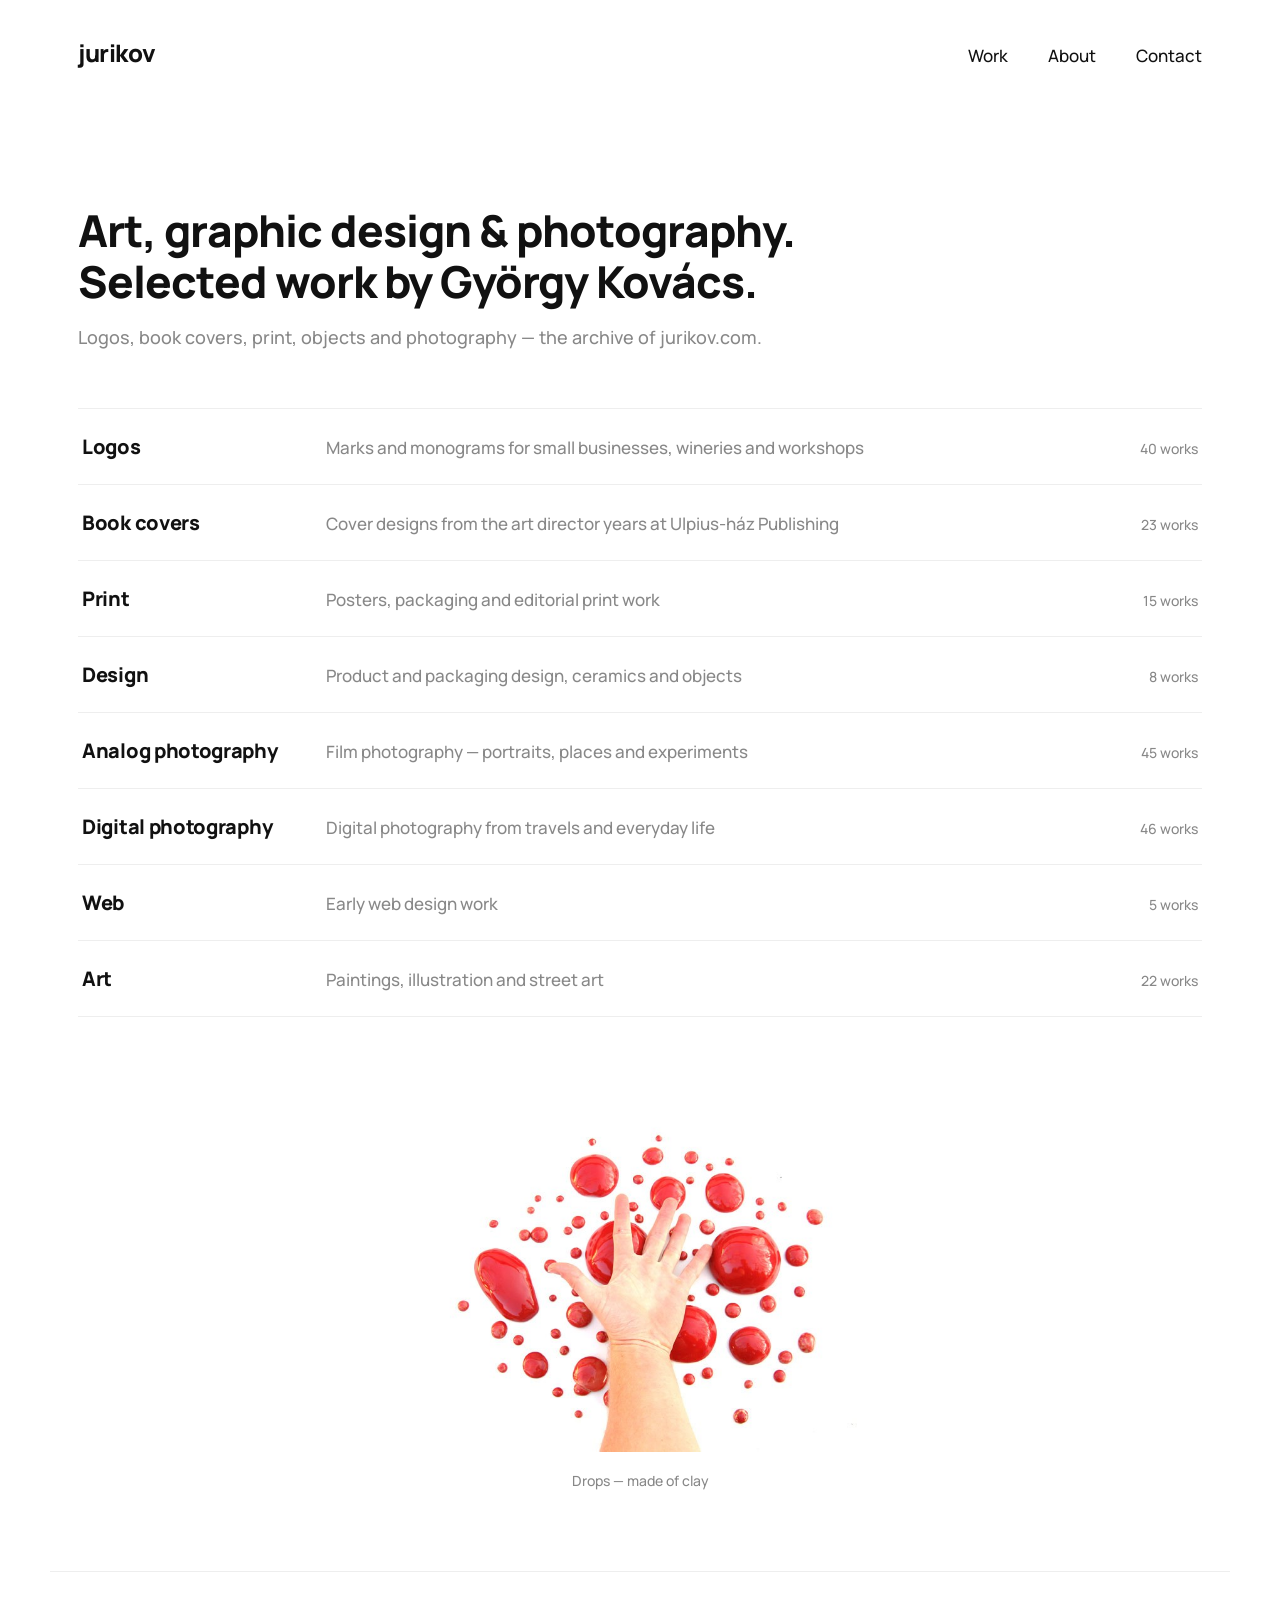
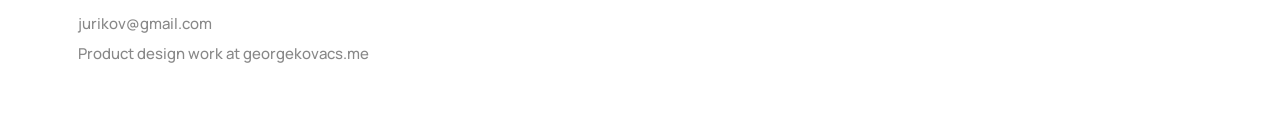
==== index.html @ 91570322 "jurikov art portfolio — static rebuild of jurikov.com Content extracted from the Indexhibit backup (" ====
<!doctype html>
<html lang="en">
<head>
<meta charset="utf-8">
<meta name="viewport" content="width=device-width, initial-scale=1">
<title>jurikov — art &amp; design by György Kovács</title>
<meta name="description" content="jurikov — art, graphic design and photography by György Kovács">
<link rel="preconnect" href="https://fonts.googleapis.com">
<link rel="preconnect" href="https://fonts.gstatic.com" crossorigin>
<link href="https://fonts.googleapis.com/css2?family=Manrope:wght@500;600;800&display=swap" rel="stylesheet">
<link rel="stylesheet" href="css/style.css">
</head>
<body>
<header class="top">
  <a class="wordmark" href="index.html">jurikov</a>
  <nav>
    <a href="index.html">Work</a>
    <a href="about.html">About</a>
    <a href="mailto:jurikov@gmail.com">Contact</a>
  </nav>
</header>
<main>
<section class="hero">
  <h1>Art, graphic design &amp; photography.<br>Selected work by György&nbsp;Kovács.</h1>
  <p class="sub">Logos, book covers, print, objects and photography — the archive of jurikov.com.</p>
</section>
<ul class="worklist">
<li><a class="worklink" href="logos.html"><span class="workname">Logos</span><span class="workdesc">Marks and monograms for small businesses, wineries and workshops</span><span class="workcount">40 works</span></a></li>
<li><a class="worklink" href="book-covers.html"><span class="workname">Book covers</span><span class="workdesc">Cover designs from the art director years at Ulpius-ház Publishing</span><span class="workcount">23 works</span></a></li>
<li><a class="worklink" href="print.html"><span class="workname">Print</span><span class="workdesc">Posters, packaging and editorial print work</span><span class="workcount">15 works</span></a></li>
<li><a class="worklink" href="design.html"><span class="workname">Design</span><span class="workdesc">Product and packaging design, ceramics and objects</span><span class="workcount">8 works</span></a></li>
<li><a class="worklink" href="photo-analog.html"><span class="workname">Analog photography</span><span class="workdesc">Film photography — portraits, places and experiments</span><span class="workcount">45 works</span></a></li>
<li><a class="worklink" href="photo-digital.html"><span class="workname">Digital photography</span><span class="workdesc">Digital photography from travels and everyday life</span><span class="workcount">46 works</span></a></li>
<li><a class="worklink" href="web.html"><span class="workname">Web</span><span class="workdesc">Early web design work</span><span class="workcount">5 works</span></a></li>
<li><a class="worklink" href="art.html"><span class="workname">Art</span><span class="workdesc">Paintings, illustration and street art</span><span class="workcount">22 works</span></a></li>
</ul>
<figure class="signature">
  <img src="images/home.jpg" alt="Drops — made of clay" width="733" height="550" loading="lazy">
  <figcaption>Drops — made of clay</figcaption>
</figure>
</main>
<footer>
  <p><a href="mailto:jurikov@gmail.com">jurikov@gmail.com</a></p>
  <p class="dim">Product design work at <a href="https://georgekovacs.me">georgekovacs.me</a></p>
</footer>
</body>
</html>
---- css/style.css ----
/* jurikov — art portfolio. Styled after georgekovacs.me: Manrope, black on white, minimal. */
* { box-sizing: border-box; margin: 0; padding: 0; }

:root {
  --ink: #111;
  --dim: #888;
  --line: #eee;
  --max: 1180px;
}

body {
  font-family: "Manrope", -apple-system, sans-serif;
  font-weight: 500;
  color: var(--ink);
  background: #fff;
  font-size: 17px;
  line-height: 1.55;
  -webkit-font-smoothing: antialiased;
}

a { color: inherit; text-decoration: none; }

/* header */
.top {
  max-width: var(--max);
  margin: 0 auto;
  padding: 34px 28px;
  display: flex;
  align-items: baseline;
  justify-content: space-between;
}
.wordmark {
  font-weight: 800;
  font-size: 24px;
  letter-spacing: -0.5px;
}
.top nav { display: flex; gap: 40px; }
.top nav a { font-size: 17px; }
.top nav a:hover { opacity: 0.55; }

main {
  max-width: var(--max);
  margin: 0 auto;
  padding: 40px 28px 80px;
}

/* home */
.hero { margin: 60px 0 24px; max-width: 720px; }
.hero h1 {
  font-size: clamp(28px, 4.4vw, 44px);
  font-weight: 800;
  letter-spacing: -1px;
  line-height: 1.15;
}
.sub { color: var(--dim); margin-top: 18px; font-size: 18px; }

.worklist { list-style: none; margin-top: 56px; }
.worklist li { border-top: 1px solid var(--line); }
.worklist li:last-child { border-bottom: 1px solid var(--line); }
.worklink {
  display: grid;
  grid-template-columns: 220px 1fr auto;
  gap: 24px;
  align-items: baseline;
  padding: 22px 4px;
}
.worklink:hover .workname { opacity: 0.55; }
.workname { font-weight: 800; font-size: 20px; letter-spacing: -0.3px; }
.workdesc { color: var(--dim); }
.workcount { color: var(--dim); font-size: 14px; white-space: nowrap; }

.signature { margin: 90px auto 0; max-width: 460px; text-align: center; }
.signature img { width: 100%; height: auto; }
.signature figcaption { color: var(--dim); font-size: 14px; margin-top: 10px; }

/* gallery */
.gallery-head { margin: 30px 0 44px; }
.gallery-head h1 { font-size: clamp(26px, 3.6vw, 38px); font-weight: 800; letter-spacing: -0.8px; }
.gallery-head .sub { font-size: 17px; margin-top: 8px; }

.grid { columns: 3; column-gap: 28px; }
.grid-tiles { columns: 4; }
.card { break-inside: avoid; margin-bottom: 28px; }
.card img { width: 100%; height: auto; display: block; cursor: zoom-in; }
.card figcaption { color: var(--dim); font-size: 13px; margin-top: 8px; }

/* lightbox */
.lightbox {
  position: fixed;
  inset: 0;
  background: rgba(255, 255, 255, 0.97);
  display: flex;
  align-items: center;
  justify-content: center;
  z-index: 50;
}
.lightbox[hidden] { display: none; }
.lightbox figure {
  max-width: min(92vw, 1200px);
  max-height: 88vh;
  display: flex;
  flex-direction: column;
  align-items: center;
  gap: 12px;
}
.lightbox img { max-width: 100%; max-height: 80vh; object-fit: contain; }
.lightbox figcaption { color: var(--dim); font-size: 14px; min-height: 1em; }
.lightbox button {
  position: fixed;
  background: none;
  border: none;
  font-size: 30px;
  color: var(--ink);
  cursor: pointer;
  padding: 18px;
  font-family: inherit;
}
.lightbox button:hover { opacity: 0.5; }
.lb-close { top: 14px; right: 20px; font-size: 38px; }
.lb-prev { left: 12px; top: 50%; transform: translateY(-50%); }
.lb-next { right: 12px; top: 50%; transform: translateY(-50%); }

/* about */
.about { max-width: 640px; }
.about h1 { font-size: 34px; font-weight: 800; letter-spacing: -0.8px; margin-bottom: 24px; }
.about h2 { font-size: 15px; font-weight: 800; text-transform: uppercase; letter-spacing: 1px; margin: 40px 0 10px; }
.about p { margin-bottom: 14px; }
.portrait { border-radius: 50%; width: 120px; height: 120px; object-fit: cover; }

/* footer */
footer {
  max-width: var(--max);
  margin: 0 auto;
  padding: 40px 28px 60px;
  border-top: 1px solid var(--line);
  color: var(--dim);
  font-size: 15px;
}
footer a:hover { opacity: 0.55; }
footer .dim { margin-top: 6px; }

@media (max-width: 900px) {
  .grid { columns: 2; }
  .grid-tiles { columns: 3; }
  .worklink { grid-template-columns: 1fr; gap: 4px; }
  .workcount { display: none; }
}
@media (max-width: 560px) {
  .top { padding: 24px 20px; }
  .top nav { gap: 22px; }
  main { padding: 20px 20px 60px; }
  .grid, .grid-tiles { columns: 2; column-gap: 16px; }
  .card { margin-bottom: 16px; }
}
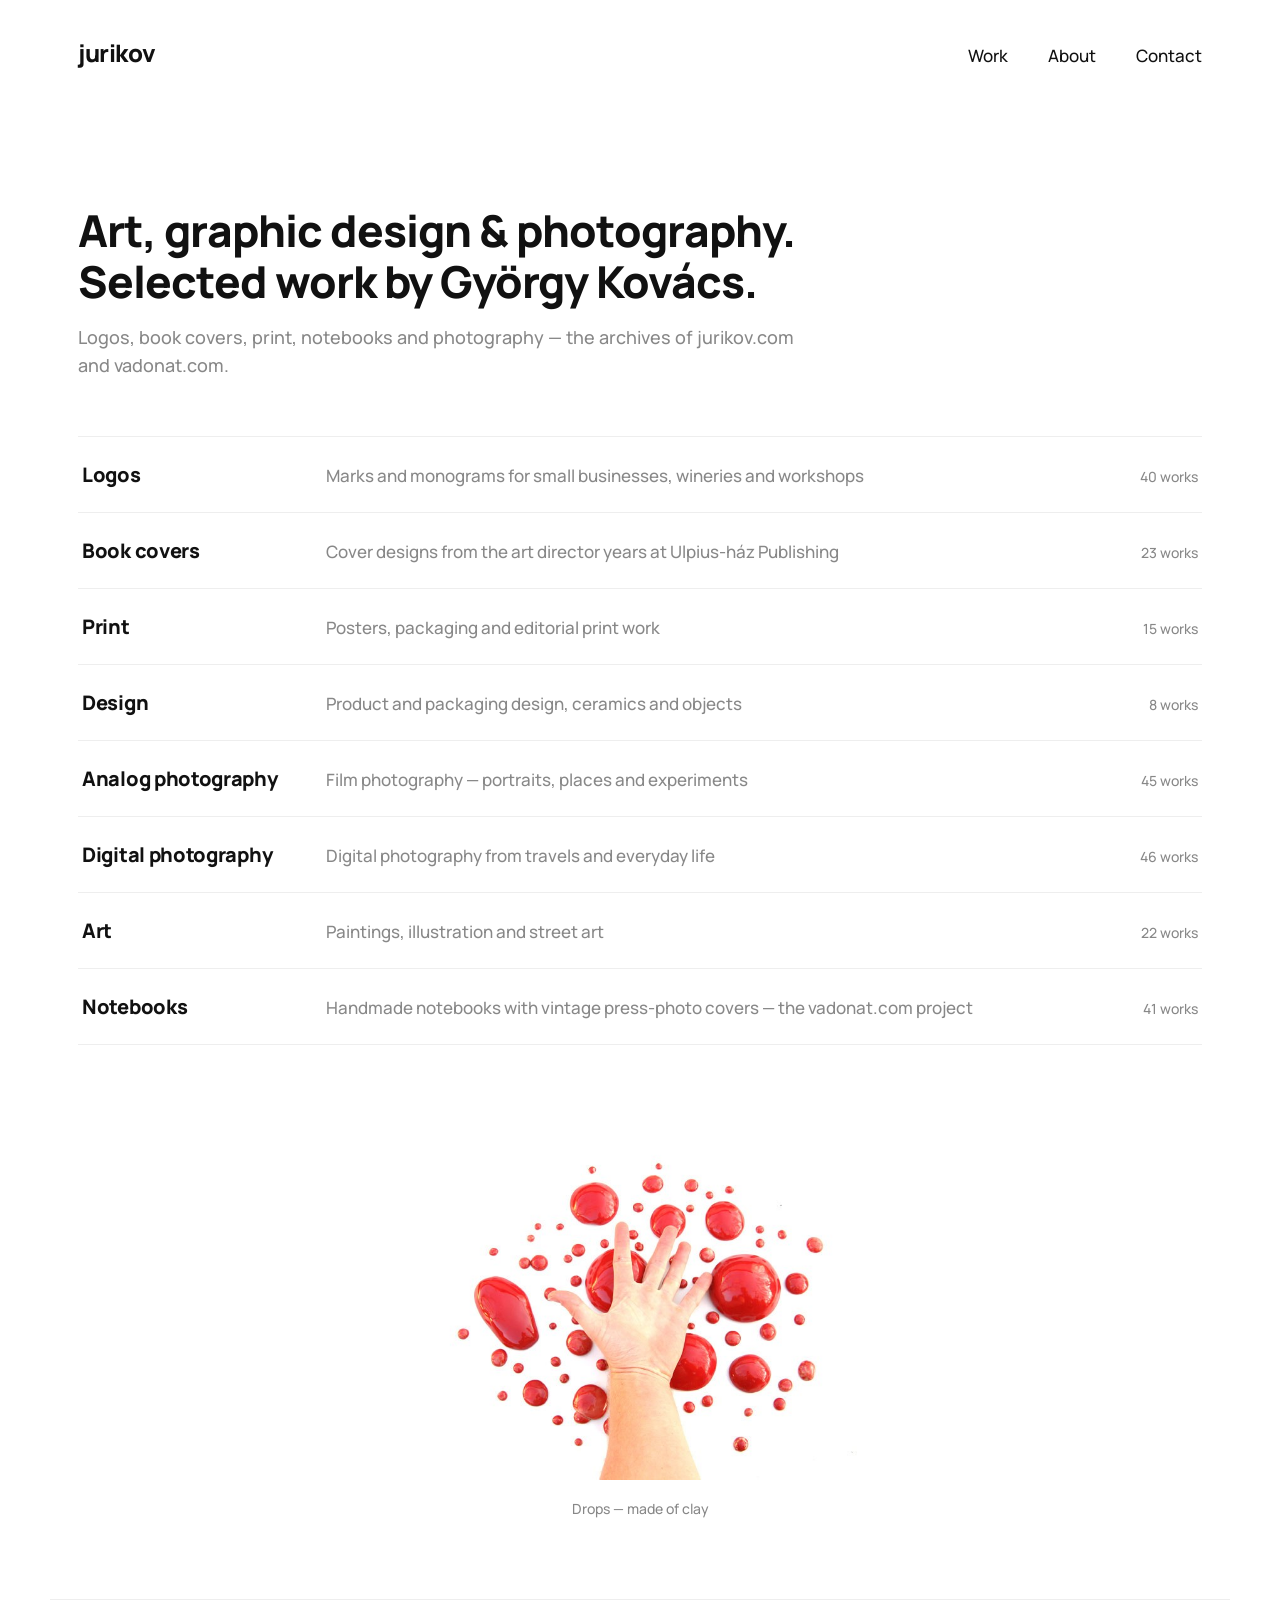
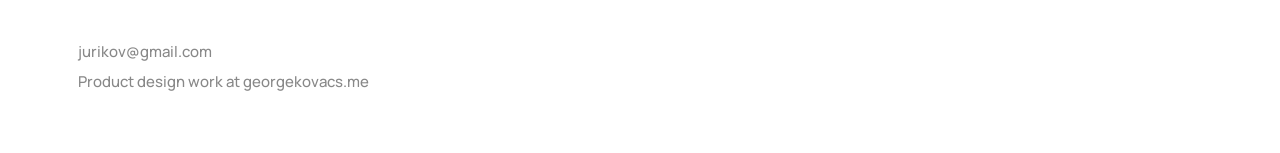
==== commit f275b064: "Replace Web section with Notebooks from vadonat.com archive 41 handmade-notebook scans added as a ne" ====
--- a/index.html
+++ b/index.html
@@ -22,7 +22,7 @@
 <main>
 <section class="hero">
   <h1>Art, graphic design &amp; photography.<br>Selected work by György&nbsp;Kovács.</h1>
-  <p class="sub">Logos, book covers, print, objects and photography — the archive of jurikov.com.</p>
+  <p class="sub">Logos, book covers, print, notebooks and photography — the archives of jurikov.com and vadonat.com.</p>
 </section>
 <ul class="worklist">
 <li><a class="worklink" href="logos.html"><span class="workname">Logos</span><span class="workdesc">Marks and monograms for small businesses, wineries and workshops</span><span class="workcount">40 works</span></a></li>
@@ -31,8 +31,8 @@
 <li><a class="worklink" href="design.html"><span class="workname">Design</span><span class="workdesc">Product and packaging design, ceramics and objects</span><span class="workcount">8 works</span></a></li>
 <li><a class="worklink" href="photo-analog.html"><span class="workname">Analog photography</span><span class="workdesc">Film photography — portraits, places and experiments</span><span class="workcount">45 works</span></a></li>
 <li><a class="worklink" href="photo-digital.html"><span class="workname">Digital photography</span><span class="workdesc">Digital photography from travels and everyday life</span><span class="workcount">46 works</span></a></li>
-<li><a class="worklink" href="web.html"><span class="workname">Web</span><span class="workdesc">Early web design work</span><span class="workcount">5 works</span></a></li>
 <li><a class="worklink" href="art.html"><span class="workname">Art</span><span class="workdesc">Paintings, illustration and street art</span><span class="workcount">22 works</span></a></li>
+<li><a class="worklink" href="notebooks.html"><span class="workname">Notebooks</span><span class="workdesc">Handmade notebooks with vintage press-photo covers — the vadonat.com project</span><span class="workcount">41 works</span></a></li>
 </ul>
 <figure class="signature">
   <img src="images/home.jpg" alt="Drops — made of clay" width="733" height="550" loading="lazy">
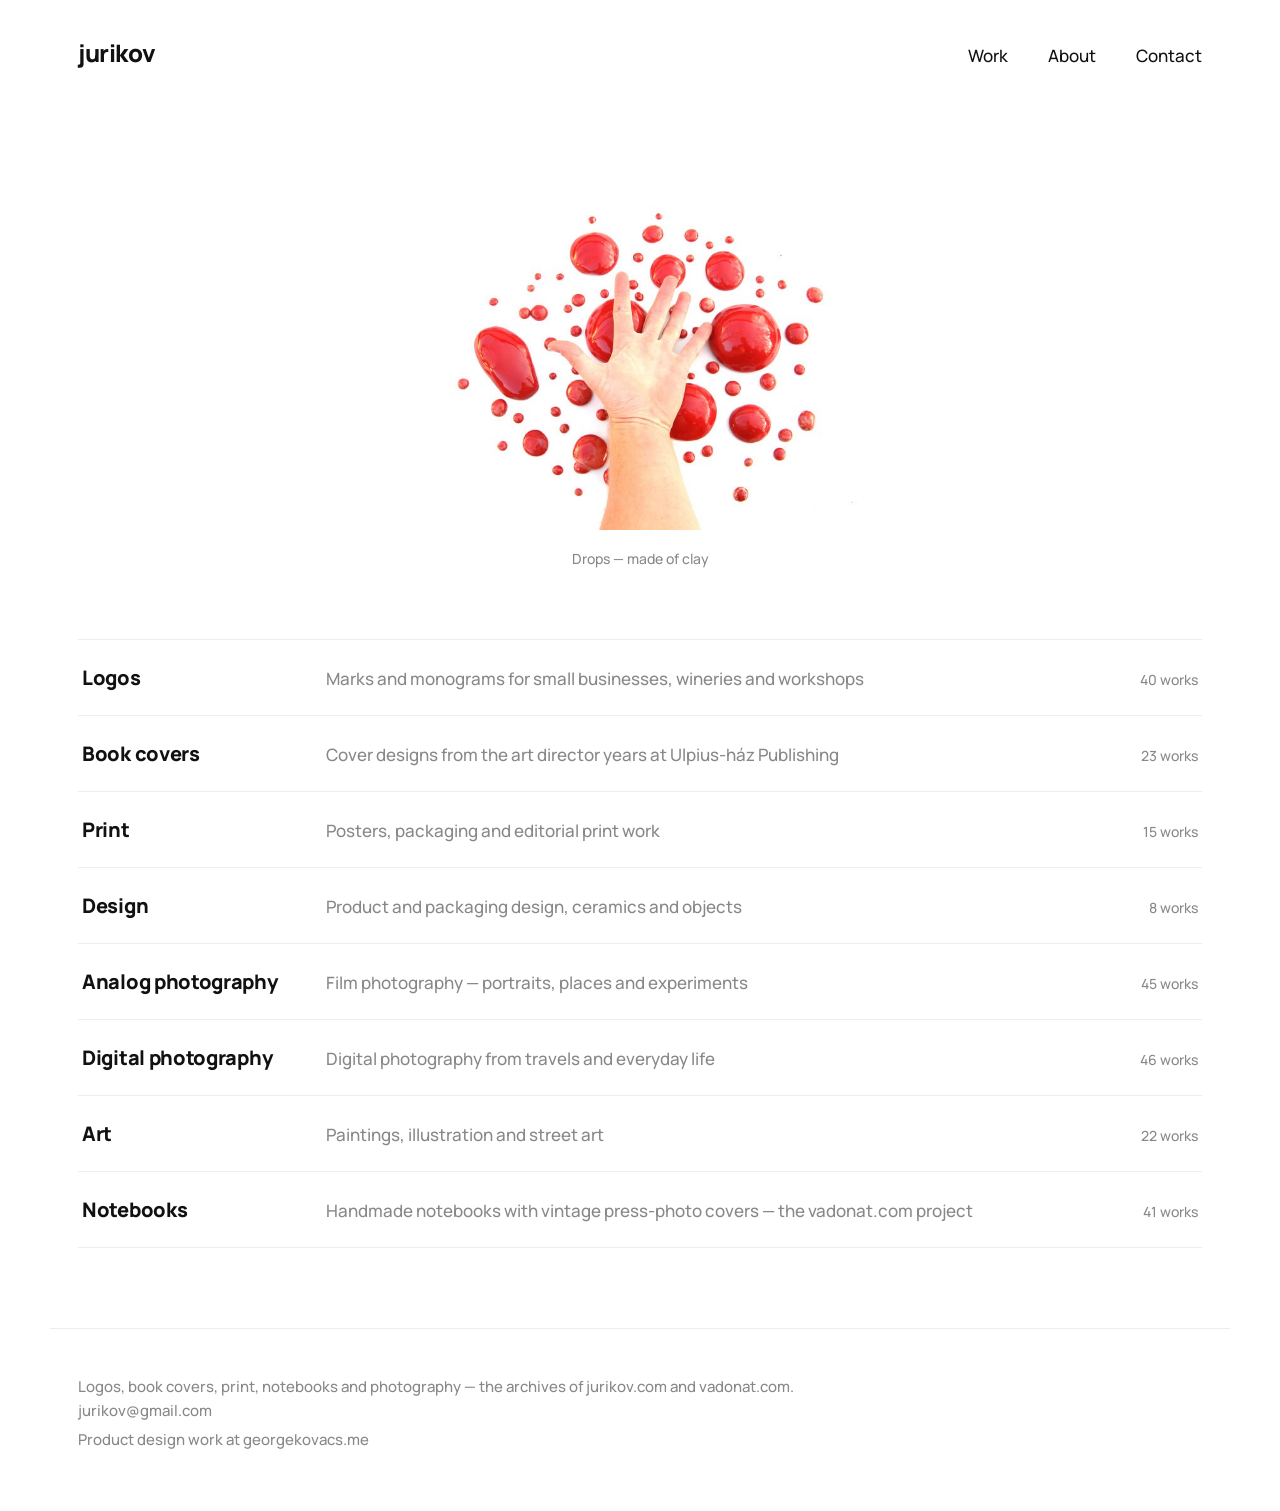
==== commit 536ca5e1: "Homepage and gallery layout refinements Drops image leads the homepage; headline moved out and its s" ====
--- a/index.html
+++ b/index.html
@@ -20,10 +20,10 @@
   </nav>
 </header>
 <main>
-<section class="hero">
-  <h1>Art, graphic design &amp; photography.<br>Selected work by György&nbsp;Kovács.</h1>
-  <p class="sub">Logos, book covers, print, notebooks and photography — the archives of jurikov.com and vadonat.com.</p>
-</section>
+<figure class="signature">
+  <img src="images/home.jpg" alt="Drops — made of clay" width="733" height="550">
+  <figcaption>Drops — made of clay</figcaption>
+</figure>
 <ul class="worklist">
 <li><a class="worklink" href="logos.html"><span class="workname">Logos</span><span class="workdesc">Marks and monograms for small businesses, wineries and workshops</span><span class="workcount">40 works</span></a></li>
 <li><a class="worklink" href="book-covers.html"><span class="workname">Book covers</span><span class="workdesc">Cover designs from the art director years at Ulpius-ház Publishing</span><span class="workcount">23 works</span></a></li>
@@ -34,12 +34,9 @@
 <li><a class="worklink" href="art.html"><span class="workname">Art</span><span class="workdesc">Paintings, illustration and street art</span><span class="workcount">22 works</span></a></li>
 <li><a class="worklink" href="notebooks.html"><span class="workname">Notebooks</span><span class="workdesc">Handmade notebooks with vintage press-photo covers — the vadonat.com project</span><span class="workcount">41 works</span></a></li>
 </ul>
-<figure class="signature">
-  <img src="images/home.jpg" alt="Drops — made of clay" width="733" height="550" loading="lazy">
-  <figcaption>Drops — made of clay</figcaption>
-</figure>
 </main>
 <footer>
+  <p class="dim">Logos, book covers, print, notebooks and photography — the archives of jurikov.com and vadonat.com.</p>
   <p><a href="mailto:jurikov@gmail.com">jurikov@gmail.com</a></p>
   <p class="dim">Product design work at <a href="https://georgekovacs.me">georgekovacs.me</a></p>
 </footer>
--- a/css/style.css
+++ b/css/style.css
@@ -69,7 +69,7 @@
 .workdesc { color: var(--dim); }
 .workcount { color: var(--dim); font-size: 14px; white-space: nowrap; }
 
-.signature { margin: 90px auto 0; max-width: 460px; text-align: center; }
+.signature { margin: 40px auto 70px; max-width: 460px; text-align: center; }
 .signature img { width: 100%; height: auto; }
 .signature figcaption { color: var(--dim); font-size: 14px; margin-top: 10px; }
 
@@ -88,7 +88,7 @@
 .lightbox {
   position: fixed;
   inset: 0;
-  background: rgba(255, 255, 255, 0.97);
+  background: #fff;
   display: flex;
   align-items: center;
   justify-content: center;
@@ -119,6 +119,11 @@
 .lb-close { top: 14px; right: 20px; font-size: 38px; }
 .lb-prev { left: 12px; top: 50%; transform: translateY(-50%); }
 .lb-next { right: 12px; top: 50%; transform: translateY(-50%); }
+
+/* more-work list on gallery pages */
+.more { margin-top: 90px; }
+.more h2 { font-size: 15px; font-weight: 800; text-transform: uppercase; letter-spacing: 1px; margin-bottom: 4px; }
+.more .worklist { margin-top: 16px; }
 
 /* about */
 .about { max-width: 640px; }
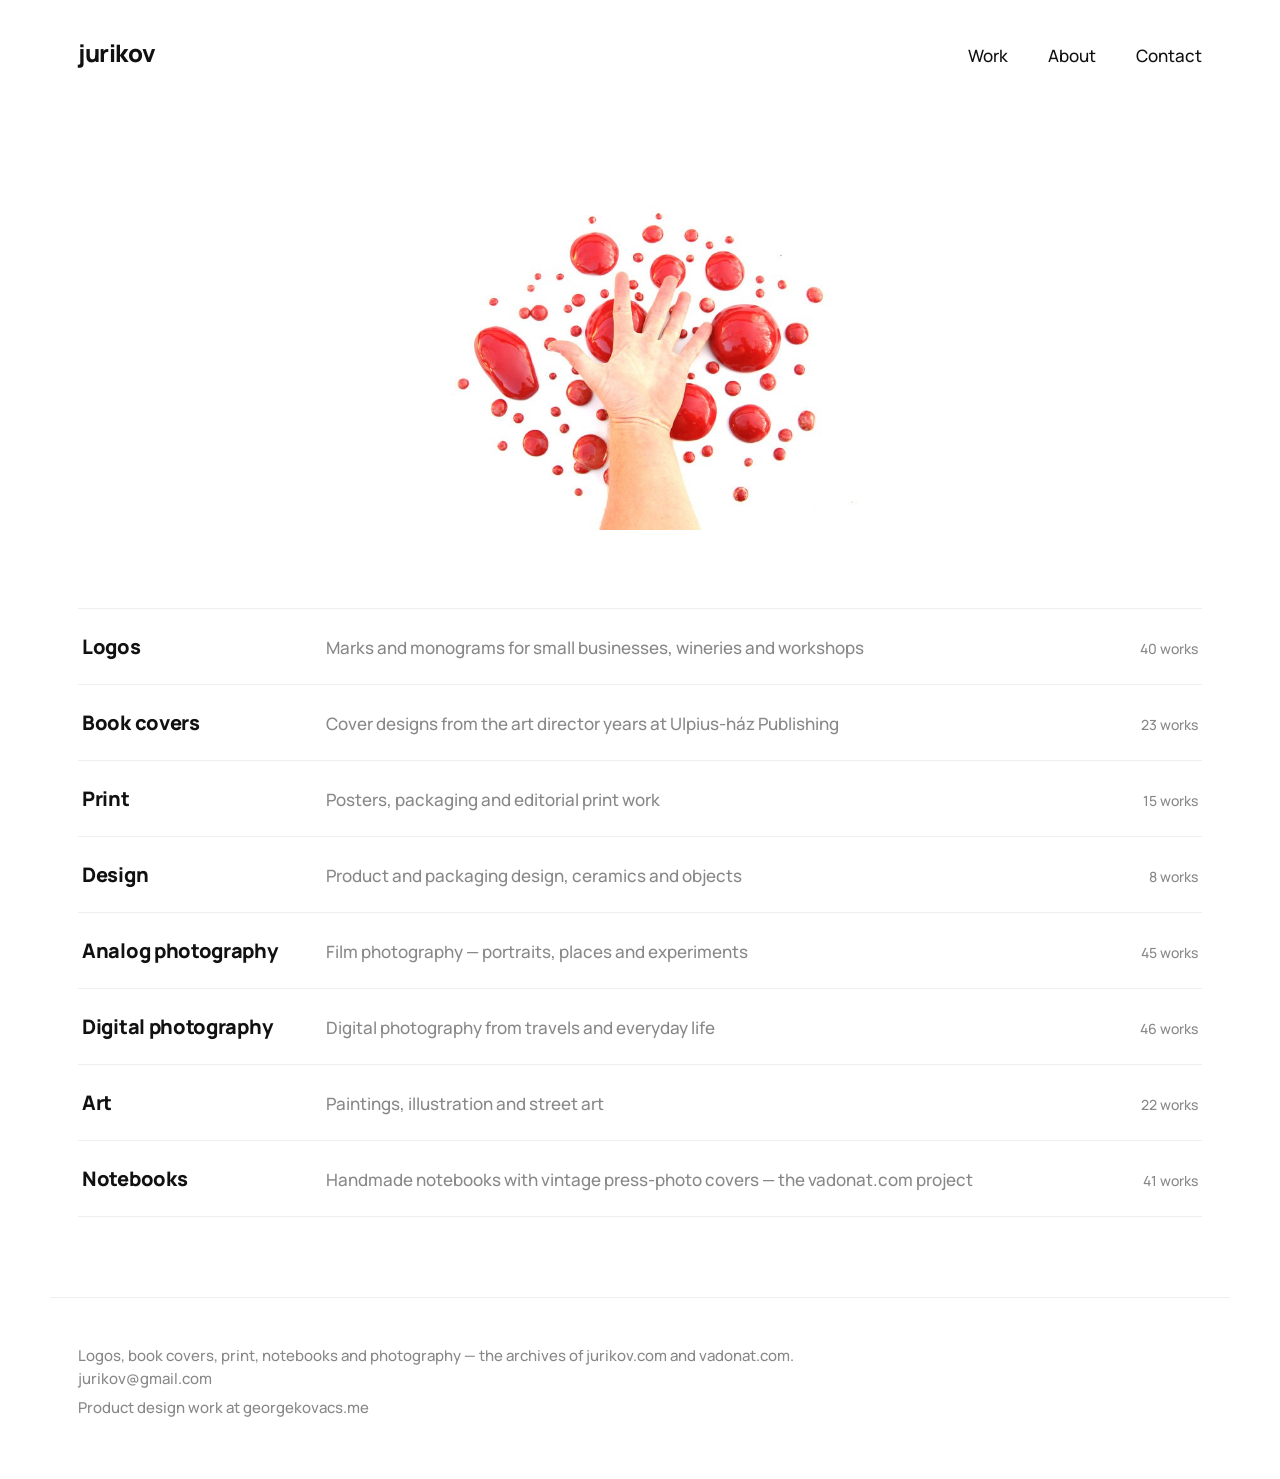
==== commit 02b11f60: "Single large column for galleries; drop homepage image caption All galleries except Logos now show o" ====
--- a/index.html
+++ b/index.html
@@ -22,7 +22,6 @@
 <main>
 <figure class="signature">
   <img src="images/home.jpg" alt="Drops — made of clay" width="733" height="550">
-  <figcaption>Drops — made of clay</figcaption>
 </figure>
 <ul class="worklist">
 <li><a class="worklink" href="logos.html"><span class="workname">Logos</span><span class="workdesc">Marks and monograms for small businesses, wineries and workshops</span><span class="workcount">40 works</span></a></li>
--- a/css/style.css
+++ b/css/style.css
@@ -80,9 +80,20 @@
 
 .grid { columns: 3; column-gap: 28px; }
 .grid-tiles { columns: 4; }
-.card { break-inside: avoid; margin-bottom: 28px; }
-.card img { width: 100%; height: auto; display: block; cursor: zoom-in; }
-.card figcaption { color: var(--dim); font-size: 13px; margin-top: 8px; }
+.grid .card { break-inside: avoid; margin-bottom: 28px; }
+.grid .card img { width: 100%; height: auto; display: block; cursor: zoom-in; }
+
+/* single large column: one work in focus at a time */
+.stack { max-width: 880px; margin: 0 auto; }
+.stack .card { margin-bottom: 84px; }
+.stack .card img {
+  display: block;
+  margin: 0 auto;
+  cursor: zoom-in;
+}
+/* uniform presence: portrait works share a common height, landscape fill the column */
+.stack .card img.tall { height: min(78vh, 700px); width: auto; }
+.stack .card img.wide { width: 100%; height: auto; }
 
 /* lightbox */
 .lightbox {
@@ -155,5 +166,6 @@
   .top nav { gap: 22px; }
   main { padding: 20px 20px 60px; }
   .grid, .grid-tiles { columns: 2; column-gap: 16px; }
-  .card { margin-bottom: 16px; }
+  .grid .card { margin-bottom: 16px; }
+  .stack .card { margin-bottom: 48px; }
 }
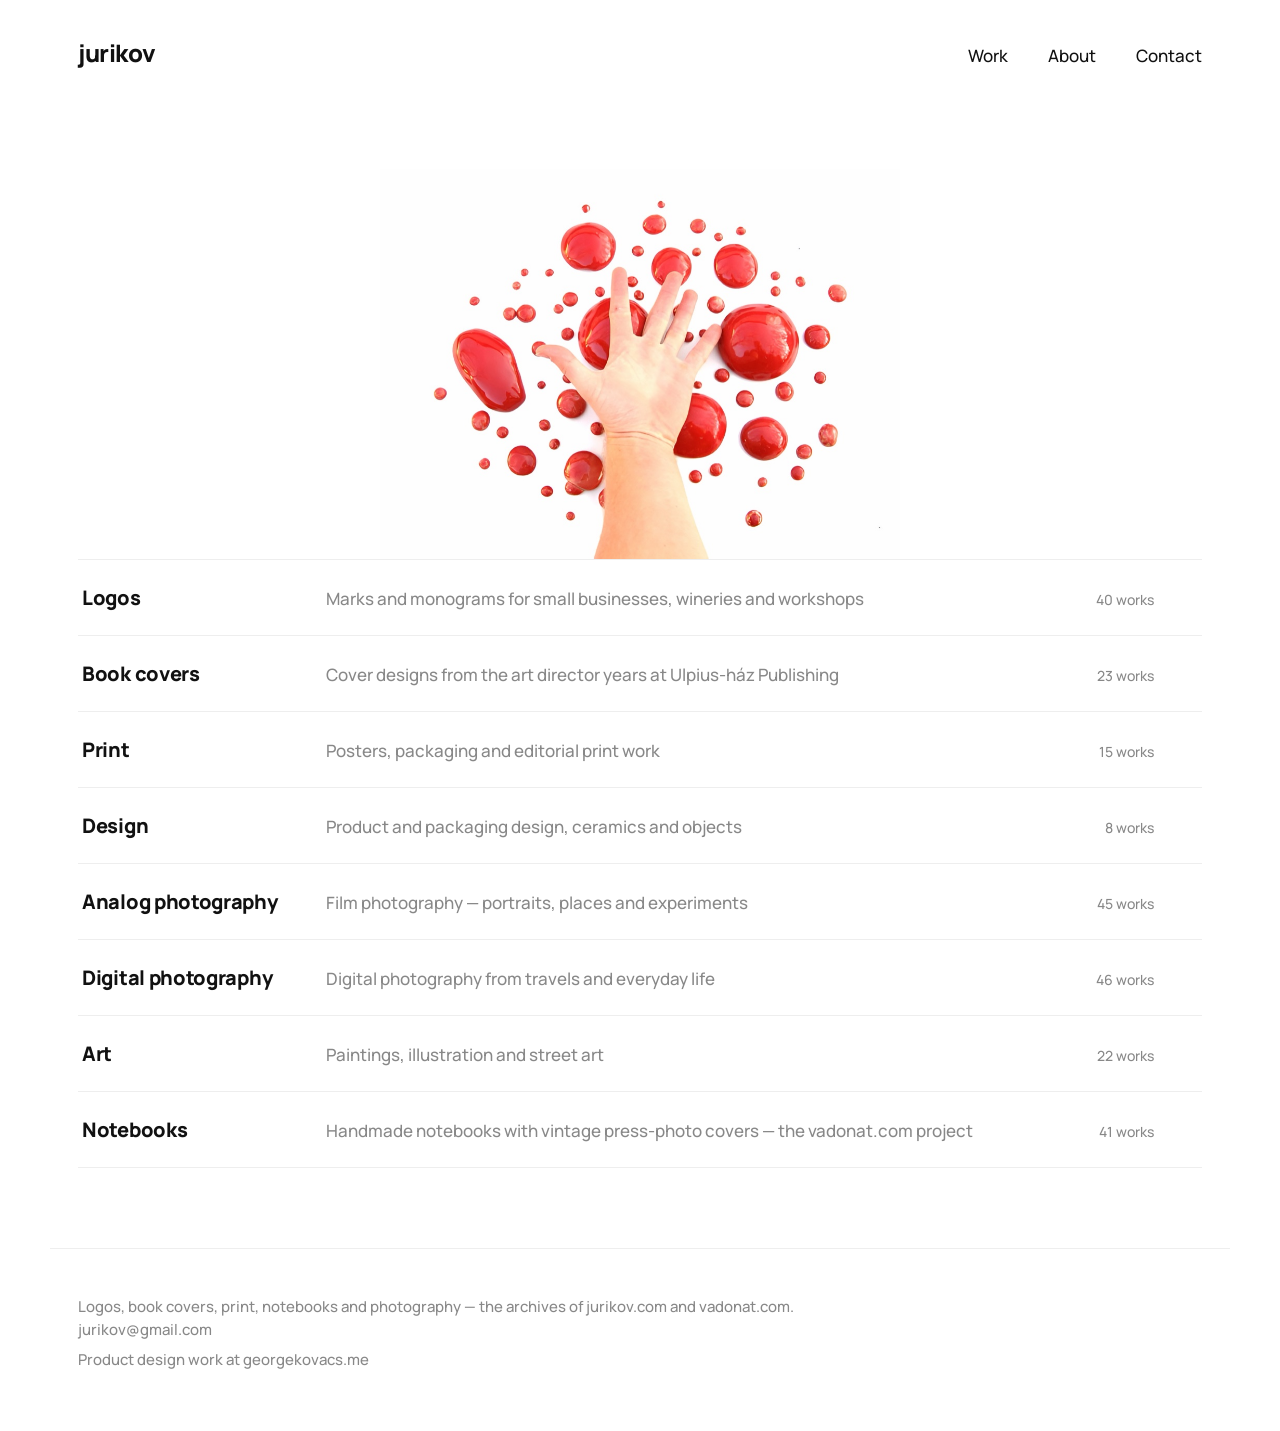
==== commit e8ab7274: "Visual polish: About redesign, gallery hover, share identity - About page rebuilt as aligned year->d" ====
--- a/index.html
+++ b/index.html
@@ -9,6 +9,17 @@
 <link rel="preconnect" href="https://fonts.gstatic.com" crossorigin>
 <link href="https://fonts.googleapis.com/css2?family=Manrope:wght@500;600;800&display=swap" rel="stylesheet">
 <link rel="stylesheet" href="css/style.css">
+<link rel="icon" type="image/png" sizes="32x32" href="favicon-32.png">
+<link rel="apple-touch-icon" href="apple-touch-icon.png">
+<meta property="og:type" content="website">
+<meta property="og:title" content="jurikov — art &amp; design by György Kovács">
+<meta property="og:description" content="Art, graphic design and photography by György Kovács">
+<meta property="og:image" content="https://jurikov.com/images/og.jpg">
+<meta property="og:url" content="https://jurikov.com/">
+<meta name="twitter:card" content="summary_large_image">
+<meta name="twitter:title" content="jurikov — art &amp; design by György Kovács">
+<meta name="twitter:description" content="Art, graphic design and photography by György Kovács">
+<meta name="twitter:image" content="https://jurikov.com/images/og.jpg">
 </head>
 <body>
 <header class="top">
@@ -39,5 +50,6 @@
   <p><a href="mailto:jurikov@gmail.com">jurikov@gmail.com</a></p>
   <p class="dim">Product design work at <a href="https://georgekovacs.me">georgekovacs.me</a></p>
 </footer>
+<script src="js/fade.js"></script>
 </body>
 </html>
--- a/css/style.css
+++ b/css/style.css
@@ -9,6 +9,7 @@
 }
 
 body {
+  animation: pagefade 0.22s ease-out;
   font-family: "Manrope", -apple-system, sans-serif;
   font-weight: 500;
   color: var(--ink);
@@ -20,6 +21,18 @@
 
 a { color: inherit; text-decoration: none; }
 
+@keyframes pagefade { from { opacity: 0; } }
+body.leaving { opacity: 0; transition: opacity 0.18s ease-in; }
+
+/* scroll reveal: images fade as they enter and leave the viewport (class added by js) */
+img.reveal { opacity: 0; transition: opacity 0.45s ease, transform 0.5s ease; }
+img.reveal.inview { opacity: 1; }
+@media (prefers-reduced-motion: reduce) {
+  body { animation: none; }
+  body.leaving { transition: none; }
+  img.reveal, .card a:hover img, .worklink::after, .worklink:hover .workname { transition: none; }
+}
+
 /* header */
 .top {
   max-width: var(--max);
@@ -54,27 +67,36 @@
 }
 .sub { color: var(--dim); margin-top: 18px; font-size: 18px; }
 
-.worklist { list-style: none; margin-top: 56px; }
+.worklist { list-style: none; margin-top: 0; }
 .worklist li { border-top: 1px solid var(--line); }
 .worklist li:last-child { border-bottom: 1px solid var(--line); }
 .worklink {
   display: grid;
-  grid-template-columns: 220px 1fr auto;
+  grid-template-columns: 220px 1fr auto 20px;
   gap: 24px;
   align-items: baseline;
   padding: 22px 4px;
 }
-.worklink:hover .workname { opacity: 0.55; }
-.workname { font-weight: 800; font-size: 20px; letter-spacing: -0.3px; }
+.worklink::after {
+  content: "→";
+  justify-self: end;
+  color: var(--ink);
+  opacity: 0;
+  transform: translateX(-8px);
+  transition: opacity 0.25s ease, transform 0.25s ease;
+}
+.worklink:hover::after { opacity: 1; transform: translateX(0); }
+.worklink:hover .workname { opacity: 0.55; transform: translateX(4px); }
+.workname { font-weight: 800; font-size: 20px; letter-spacing: -0.3px; transition: opacity 0.25s ease, transform 0.25s ease; }
 .workdesc { color: var(--dim); }
 .workcount { color: var(--dim); font-size: 14px; white-space: nowrap; }
 
-.signature { margin: 40px auto 70px; max-width: 460px; text-align: center; }
-.signature img { width: 100%; height: auto; }
+.signature { margin: 24px auto 0; max-width: 520px; text-align: center; }
+.signature img { display: block; width: 100%; height: auto; }
 .signature figcaption { color: var(--dim); font-size: 14px; margin-top: 10px; }
 
 /* gallery */
-.gallery-head { margin: 30px 0 44px; }
+.gallery-head { margin: 30px 0 104px; }
 .gallery-head h1 { font-size: clamp(26px, 3.6vw, 38px); font-weight: 800; letter-spacing: -0.8px; }
 .gallery-head .sub { font-size: 17px; margin-top: 8px; }
 
@@ -85,7 +107,7 @@
 
 /* single large column: one work in focus at a time */
 .stack { max-width: 880px; margin: 0 auto; }
-.stack .card { margin-bottom: 84px; }
+.stack .card { margin-bottom: 220px; }
 .stack .card img {
   display: block;
   margin: 0 auto;
@@ -94,6 +116,23 @@
 /* uniform presence: portrait works share a common height, landscape fill the column */
 .stack .card img.tall { height: min(78vh, 700px); width: auto; }
 .stack .card img.wide { width: 100%; height: auto; }
+/* logos are small landscape marks: one per row, centered, capped so they stay crisp */
+.stack-logos .card { max-width: 480px; margin-left: auto; margin-right: auto; }
+/* below this width a square-ish 700px-tall work could overflow: fit to screen instead */
+@media (max-width: 780px) {
+  .stack .card img.tall { height: auto; max-height: 78vh; max-width: 100%; }
+}
+
+/* gallery hover: gentle zoom, and a title that fades in only on hover (where one exists) */
+.stack .card a, .grid .card a, .stack-logos .card a { display: block; overflow: hidden; }
+.card { position: relative; }
+.card a:hover img { transform: scale(1.03); }
+.hovercap {
+  position: absolute; left: 0; right: 0; bottom: -28px;
+  text-align: center; color: var(--dim); font-size: 13px;
+  opacity: 0; transition: opacity 0.25s ease; pointer-events: none;
+}
+.card:hover .hovercap { opacity: 1; }
 
 /* lightbox */
 .lightbox {
@@ -104,8 +143,15 @@
   align-items: center;
   justify-content: center;
   z-index: 50;
-}
+  opacity: 0;
+  transition: opacity 0.2s ease;
+}
+.lightbox.open { opacity: 1; }
 .lightbox[hidden] { display: none; }
+.lightbox img { transition: opacity 0.15s ease; }
+@media (prefers-reduced-motion: reduce) {
+  .lightbox, .lightbox img { transition: none; }
+}
 .lightbox figure {
   max-width: min(92vw, 1200px);
   max-height: 88vh;
@@ -130,6 +176,11 @@
 .lb-close { top: 14px; right: 20px; font-size: 38px; }
 .lb-prev { left: 12px; top: 50%; transform: translateY(-50%); }
 .lb-next { right: 12px; top: 50%; transform: translateY(-50%); }
+.lb-counter {
+  position: fixed; bottom: 22px; left: 0; right: 0; text-align: center;
+  color: var(--dim); font-size: 13px; letter-spacing: 0.5px;
+  font-variant-numeric: tabular-nums; pointer-events: none;
+}
 
 /* more-work list on gallery pages */
 .more { margin-top: 90px; }
@@ -137,11 +188,27 @@
 .more .worklist { margin-top: 16px; }
 
 /* about */
-.about { max-width: 640px; }
-.about h1 { font-size: 34px; font-weight: 800; letter-spacing: -0.8px; margin-bottom: 24px; }
-.about h2 { font-size: 15px; font-weight: 800; text-transform: uppercase; letter-spacing: 1px; margin: 40px 0 10px; }
-.about p { margin-bottom: 14px; }
-.portrait { border-radius: 50%; width: 120px; height: 120px; object-fit: cover; }
+.about { max-width: 720px; }
+.bio { display: flex; align-items: center; gap: 28px; margin-bottom: 64px; }
+.portrait { border-radius: 50%; width: 112px; height: 112px; object-fit: cover; flex: none; }
+.bio h1 { font-size: clamp(30px, 4vw, 38px); font-weight: 800; letter-spacing: -0.8px; line-height: 1.1; }
+.bio-line { color: var(--dim); margin-top: 10px; font-size: 18px; max-width: 440px; }
+.cv-group { margin-bottom: 48px; }
+.cv-group h2 {
+  font-size: 13px; font-weight: 800; text-transform: uppercase;
+  letter-spacing: 1.2px; color: var(--dim); margin-bottom: 14px;
+}
+.cv-row {
+  display: grid; grid-template-columns: 116px 1fr; gap: 24px;
+  padding: 9px 0; align-items: baseline;
+}
+.cv-row + .cv-row { border-top: 1px solid var(--line); }
+.cv-year { color: var(--dim); font-variant-numeric: tabular-nums; white-space: nowrap; }
+.cv-text { max-width: 560px; }
+@media (max-width: 560px) {
+  .bio { flex-direction: column; align-items: flex-start; gap: 18px; }
+  .cv-row { grid-template-columns: 92px 1fr; gap: 16px; }
+}
 
 /* footer */
 footer {
@@ -159,6 +226,8 @@
   .grid { columns: 2; }
   .grid-tiles { columns: 3; }
   .worklink { grid-template-columns: 1fr; gap: 4px; }
+  .worklink::after { display: none; }
+  .worklink:hover .workname { transform: none; }
   .workcount { display: none; }
 }
 @media (max-width: 560px) {
@@ -167,5 +236,5 @@
   main { padding: 20px 20px 60px; }
   .grid, .grid-tiles { columns: 2; column-gap: 16px; }
   .grid .card { margin-bottom: 16px; }
-  .stack .card { margin-bottom: 48px; }
-}
+  .stack .card { margin-bottom: 110px; }
+}
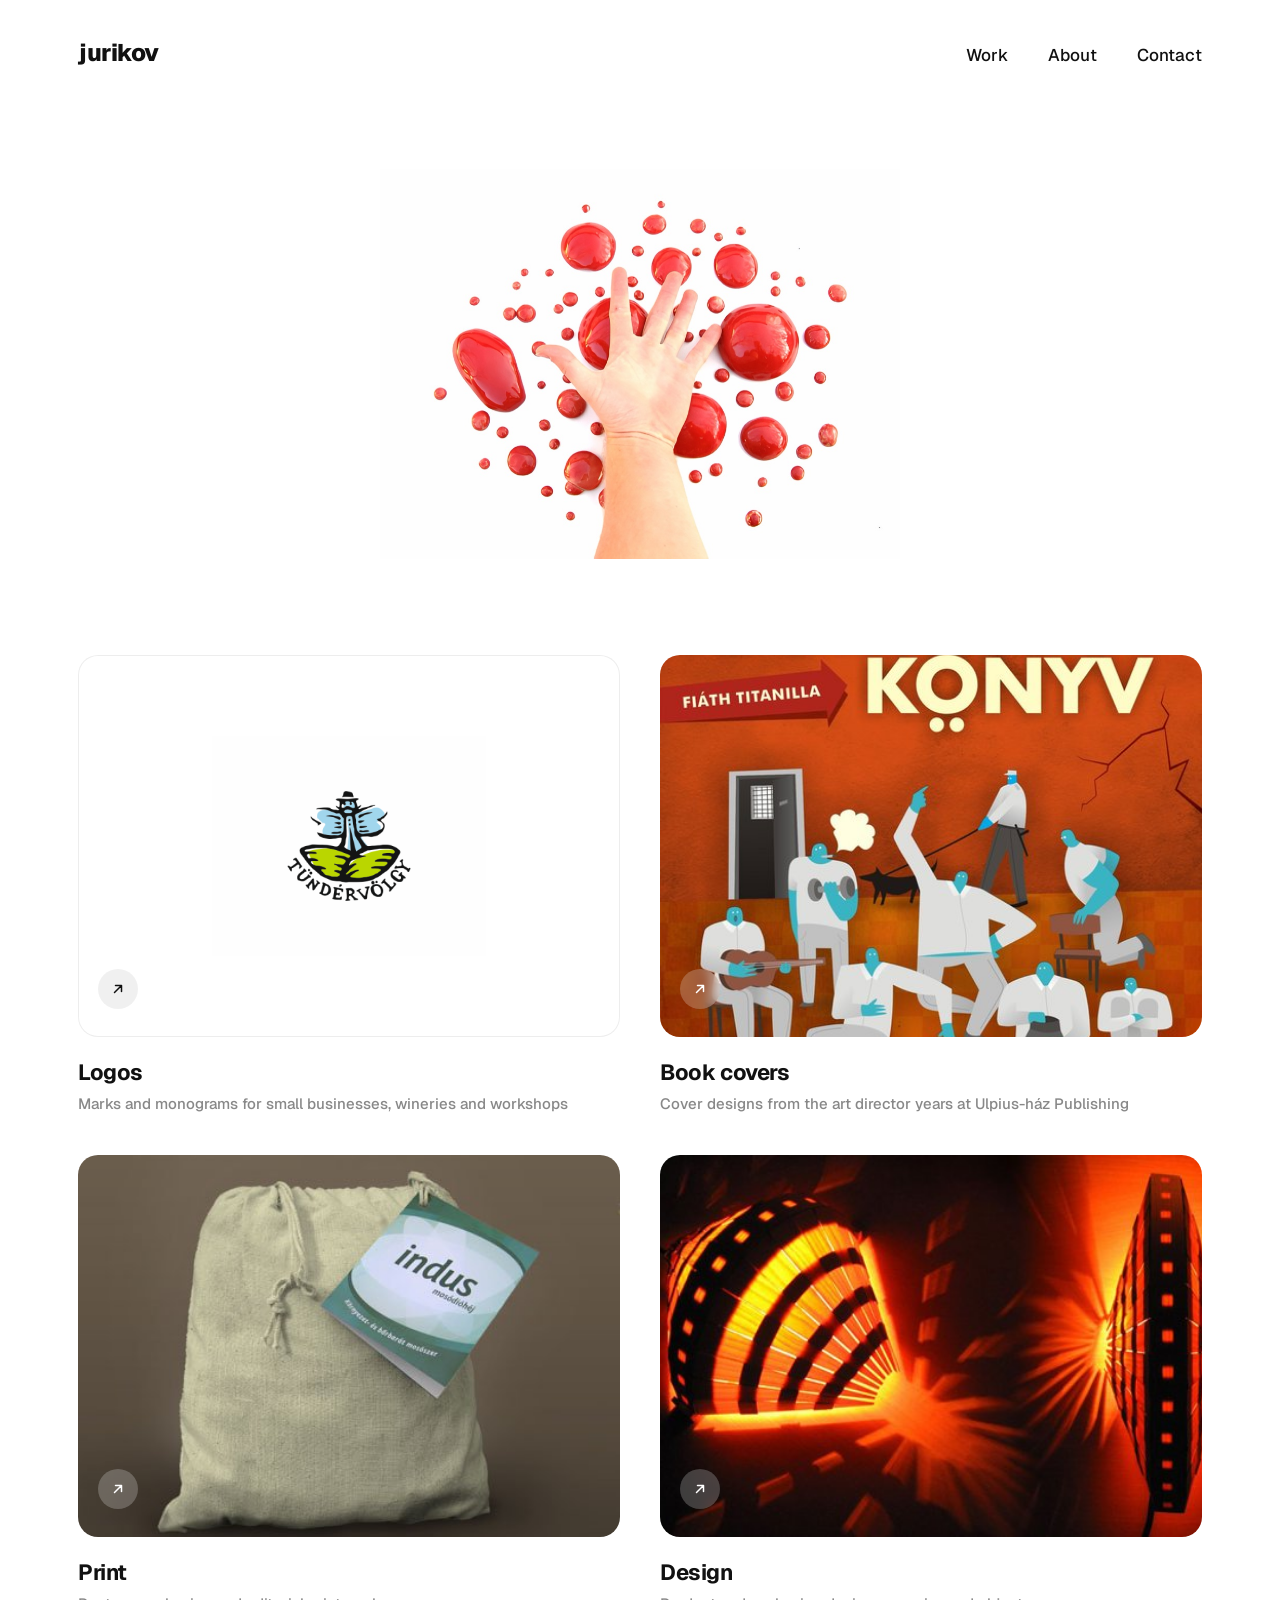
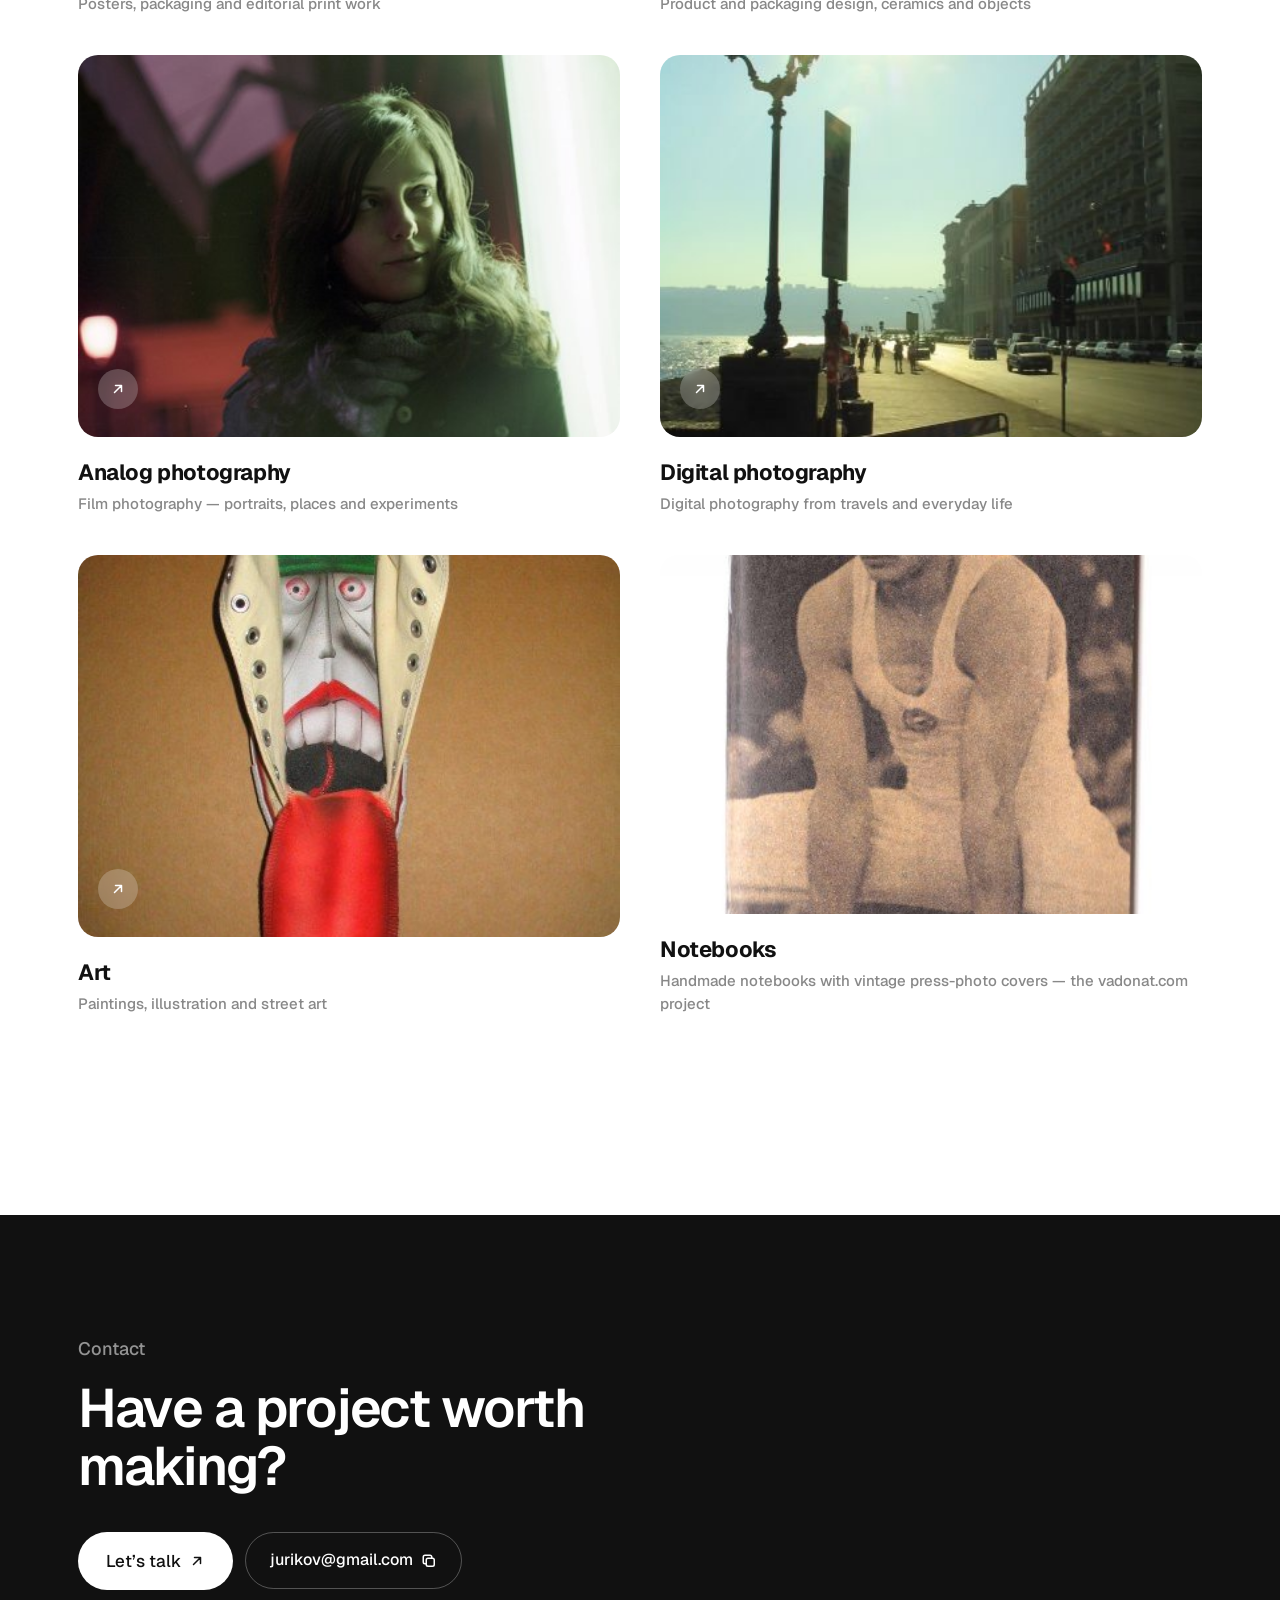
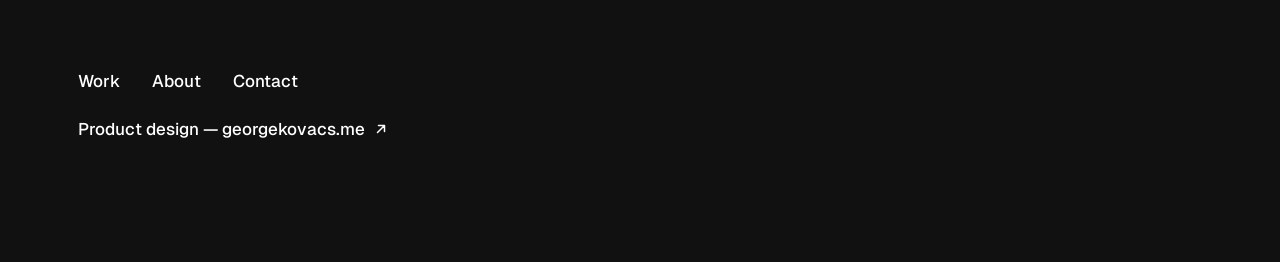
==== commit 7b30d4c8: "Homepage tiles, Geist font, rolling nav, pimped footer (georgekovacs.me style) - Replace the homepag" ====
--- a/index.html
+++ b/index.html
@@ -7,7 +7,7 @@
 <meta name="description" content="jurikov — art, graphic design and photography by György Kovács">
 <link rel="preconnect" href="https://fonts.googleapis.com">
 <link rel="preconnect" href="https://fonts.gstatic.com" crossorigin>
-<link href="https://fonts.googleapis.com/css2?family=Manrope:wght@500;600;800&display=swap" rel="stylesheet">
+<link href="https://fonts.googleapis.com/css2?family=Geist:wght@400;500;600;700;800&display=swap" rel="stylesheet">
 <link rel="stylesheet" href="css/style.css">
 <link rel="icon" type="image/png" sizes="32x32" href="favicon-32.png">
 <link rel="apple-touch-icon" href="apple-touch-icon.png">
@@ -25,30 +25,115 @@
 <header class="top">
   <a class="wordmark" href="index.html">jurikov</a>
   <nav>
-    <a href="index.html">Work</a>
-    <a href="about.html">About</a>
-    <a href="mailto:jurikov@gmail.com">Contact</a>
+    <a class="roll" href="index.html"><span class="roll__track"><span>Work</span><span aria-hidden="true">Work</span></span></a>
+    <a class="roll" href="about.html"><span class="roll__track"><span>About</span><span aria-hidden="true">About</span></span></a>
+    <a class="roll" href="mailto:jurikov@gmail.com"><span class="roll__track"><span>Contact</span><span aria-hidden="true">Contact</span></span></a>
   </nav>
 </header>
 <main>
 <figure class="signature">
   <img src="images/home.jpg" alt="Drops — made of clay" width="733" height="550">
 </figure>
-<ul class="worklist">
-<li><a class="worklink" href="logos.html"><span class="workname">Logos</span><span class="workdesc">Marks and monograms for small businesses, wineries and workshops</span><span class="workcount">40 works</span></a></li>
-<li><a class="worklink" href="book-covers.html"><span class="workname">Book covers</span><span class="workdesc">Cover designs from the art director years at Ulpius-ház Publishing</span><span class="workcount">23 works</span></a></li>
-<li><a class="worklink" href="print.html"><span class="workname">Print</span><span class="workdesc">Posters, packaging and editorial print work</span><span class="workcount">15 works</span></a></li>
-<li><a class="worklink" href="design.html"><span class="workname">Design</span><span class="workdesc">Product and packaging design, ceramics and objects</span><span class="workcount">8 works</span></a></li>
-<li><a class="worklink" href="photo-analog.html"><span class="workname">Analog photography</span><span class="workdesc">Film photography — portraits, places and experiments</span><span class="workcount">45 works</span></a></li>
-<li><a class="worklink" href="photo-digital.html"><span class="workname">Digital photography</span><span class="workdesc">Digital photography from travels and everyday life</span><span class="workcount">46 works</span></a></li>
-<li><a class="worklink" href="art.html"><span class="workname">Art</span><span class="workdesc">Paintings, illustration and street art</span><span class="workcount">22 works</span></a></li>
-<li><a class="worklink" href="notebooks.html"><span class="workname">Notebooks</span><span class="workdesc">Handmade notebooks with vintage press-photo covers — the vadonat.com project</span><span class="workcount">41 works</span></a></li>
-</ul>
+<section class="work-grid" id="work">
+  <a class="tile" href="logos.html">
+    <div class="tile__media contain">
+      <img src="images/logos/tundervolgy_t.png" alt="Logos" loading="lazy">
+      <span class="tile__badge" aria-hidden="true"><span class="tile__circle"><svg class="arrow" viewBox="0 0 16 16" aria-hidden="true"><path d="M4.5 11.5l7-7M5.5 4.5h6v6"></path></svg></span></span>
+    </div>
+    <div class="tile__text">
+      <p class="tile__title">Logos</p>
+      <p class="tile__label">Marks and monograms for small businesses, wineries and workshops</p>
+    </div>
+  </a>
+  <a class="tile" href="book-covers.html">
+    <div class="tile__media">
+      <img src="images/book-covers/boertoenkoenyv-final_t.jpg" alt="Book covers" loading="lazy">
+      <span class="tile__badge" aria-hidden="true"><span class="tile__circle"><svg class="arrow" viewBox="0 0 16 16" aria-hidden="true"><path d="M4.5 11.5l7-7M5.5 4.5h6v6"></path></svg></span></span>
+    </div>
+    <div class="tile__text">
+      <p class="tile__title">Book covers</p>
+      <p class="tile__label">Cover designs from the art director years at Ulpius-ház Publishing</p>
+    </div>
+  </a>
+  <a class="tile" href="print.html">
+    <div class="tile__media">
+      <img src="images/print/indus-mosodio_t.jpg" alt="Print" loading="lazy">
+      <span class="tile__badge" aria-hidden="true"><span class="tile__circle"><svg class="arrow" viewBox="0 0 16 16" aria-hidden="true"><path d="M4.5 11.5l7-7M5.5 4.5h6v6"></path></svg></span></span>
+    </div>
+    <div class="tile__text">
+      <p class="tile__title">Print</p>
+      <p class="tile__label">Posters, packaging and editorial print work</p>
+    </div>
+  </a>
+  <a class="tile" href="design.html">
+    <div class="tile__media">
+      <img src="images/design/fa-lampa_t.jpg" alt="Design" loading="lazy">
+      <span class="tile__badge" aria-hidden="true"><span class="tile__circle"><svg class="arrow" viewBox="0 0 16 16" aria-hidden="true"><path d="M4.5 11.5l7-7M5.5 4.5h6v6"></path></svg></span></span>
+    </div>
+    <div class="tile__text">
+      <p class="tile__title">Design</p>
+      <p class="tile__label">Product and packaging design, ceramics and objects</p>
+    </div>
+  </a>
+  <a class="tile" href="photo-analog.html">
+    <div class="tile__media">
+      <img src="images/photo-analog/agi-green_t.jpg" alt="Analog photography" loading="lazy">
+      <span class="tile__badge" aria-hidden="true"><span class="tile__circle"><svg class="arrow" viewBox="0 0 16 16" aria-hidden="true"><path d="M4.5 11.5l7-7M5.5 4.5h6v6"></path></svg></span></span>
+    </div>
+    <div class="tile__text">
+      <p class="tile__title">Analog photography</p>
+      <p class="tile__label">Film photography — portraits, places and experiments</p>
+    </div>
+  </a>
+  <a class="tile" href="photo-digital.html">
+    <div class="tile__media">
+      <img src="images/photo-digital/img1075-b_t.jpg" alt="Digital photography" loading="lazy">
+      <span class="tile__badge" aria-hidden="true"><span class="tile__circle"><svg class="arrow" viewBox="0 0 16 16" aria-hidden="true"><path d="M4.5 11.5l7-7M5.5 4.5h6v6"></path></svg></span></span>
+    </div>
+    <div class="tile__text">
+      <p class="tile__title">Digital photography</p>
+      <p class="tile__label">Digital photography from travels and everyday life</p>
+    </div>
+  </a>
+  <a class="tile" href="art.html">
+    <div class="tile__media">
+      <img src="images/art/converse_t.jpg" alt="Art" loading="lazy">
+      <span class="tile__badge" aria-hidden="true"><span class="tile__circle"><svg class="arrow" viewBox="0 0 16 16" aria-hidden="true"><path d="M4.5 11.5l7-7M5.5 4.5h6v6"></path></svg></span></span>
+    </div>
+    <div class="tile__text">
+      <p class="tile__title">Art</p>
+      <p class="tile__label">Paintings, illustration and street art</p>
+    </div>
+  </a>
+  <a class="tile" href="notebooks.html">
+    <div class="tile__media">
+      <img src="images/notebooks/001-tornasz_t.jpg" alt="Notebooks" loading="lazy">
+      <span class="tile__badge" aria-hidden="true"><span class="tile__circle"><svg class="arrow" viewBox="0 0 16 16" aria-hidden="true"><path d="M4.5 11.5l7-7M5.5 4.5h6v6"></path></svg></span></span>
+    </div>
+    <div class="tile__text">
+      <p class="tile__title">Notebooks</p>
+      <p class="tile__label">Handmade notebooks with vintage press-photo covers — the vadonat.com project</p>
+    </div>
+  </a>
+</section>
 </main>
-<footer>
-  <p class="dim">Logos, book covers, print, notebooks and photography — the archives of jurikov.com and vadonat.com.</p>
-  <p><a href="mailto:jurikov@gmail.com">jurikov@gmail.com</a></p>
-  <p class="dim">Product design work at <a href="https://georgekovacs.me">georgekovacs.me</a></p>
+<footer class="site-footer">
+  <div class="footer-inner">
+    <p class="footer-label">Contact</p>
+    <h2 class="footer-title">Have a project worth making?</h2>
+    <div class="footer-actions">
+      <a class="btn" href="mailto:jurikov@gmail.com"><span>Let’s talk</span><svg class="arrow" viewBox="0 0 16 16" aria-hidden="true"><path d="M4.5 11.5l7-7M5.5 4.5h6v6"></path></svg></a>
+      <button class="copy-email copy-email--footer" type="button" data-copy="jurikov@gmail.com" aria-label="Copy email address jurikov@gmail.com"><span class="copy-email__text">jurikov@gmail.com</span><span class="copy-email__done" aria-hidden="true">Copied</span><svg class="icon icon-copy" viewBox="0 0 16 16" aria-hidden="true"><rect x="5.25" y="5.25" width="8" height="8" rx="1.75"></rect><path d="M10.75 5.25V4a1.75 1.75 0 0 0-1.75-1.75H4A1.75 1.75 0 0 0 2.25 4v5c0 .97.78 1.75 1.75 1.75h1.25"></path></svg><svg class="icon icon-check" viewBox="0 0 16 16" aria-hidden="true"><path d="M3 8.5l3.2 3L13 4.5"></path></svg></button>
+    </div>
+    <div class="footer-links">
+      <nav class="footer-nav" aria-label="Footer">
+        <a class="roll" href="index.html"><span class="roll__track"><span>Work</span><span aria-hidden="true">Work</span></span></a>
+        <a class="roll" href="about.html"><span class="roll__track"><span>About</span><span aria-hidden="true">About</span></span></a>
+        <a class="roll" href="mailto:jurikov@gmail.com"><span class="roll__track"><span>Contact</span><span aria-hidden="true">Contact</span></span></a>
+      </nav>
+      <a class="arrow-link" href="https://georgekovacs.me" target="_blank" rel="noopener"><span>Product design — georgekovacs.me</span><svg class="arrow" viewBox="0 0 16 16" aria-hidden="true"><path d="M4.5 11.5l7-7M5.5 4.5h6v6"></path></svg></a>
+    </div>
+  </div>
 </footer>
 <script src="js/fade.js"></script>
 </body>
--- a/css/style.css
+++ b/css/style.css
@@ -5,12 +5,15 @@
   --ink: #111;
   --dim: #888;
   --line: #eee;
+  --surface: #f0f0f0;
   --max: 1180px;
+  --font: "Geist", system-ui, -apple-system, sans-serif;
+  --ease-spring: cubic-bezier(0.22, 1, 0.36, 1);
 }
 
 body {
   animation: pagefade 0.22s ease-out;
-  font-family: "Manrope", -apple-system, sans-serif;
+  font-family: var(--font);
   font-weight: 500;
   color: var(--ink);
   background: #fff;
@@ -20,6 +23,32 @@
 }
 
 a { color: inherit; text-decoration: none; }
+
+/* arrow icon (rotates on hover, like georgekovacs.me) */
+.arrow {
+  width: 16px; height: 16px; flex: none;
+  fill: none; stroke: currentColor; stroke-width: 1.5;
+  stroke-linecap: round; stroke-linejoin: round;
+  transition: transform 0.45s var(--ease-spring);
+}
+
+/* rolling text link: duplicate label rolls up on hover */
+.roll {
+  display: inline-block;
+  height: 1.4em;
+  line-height: 1.4;
+  overflow: hidden;
+  vertical-align: top;
+}
+.roll__track {
+  display: flex;
+  flex-direction: column;
+  transition: transform 0.45s var(--ease-spring);
+}
+.roll__track > span { display: block; white-space: nowrap; }
+.roll__track > span + span { opacity: 0.55; }
+.roll:hover .roll__track,
+.roll:focus-visible .roll__track { transform: translateY(-50%); }
 
 @keyframes pagefade { from { opacity: 0; } }
 body.leaving { opacity: 0; transition: opacity 0.18s ease-in; }
@@ -48,8 +77,7 @@
   letter-spacing: -0.5px;
 }
 .top nav { display: flex; gap: 40px; }
-.top nav a { font-size: 17px; }
-.top nav a:hover { opacity: 0.55; }
+.top nav a { font-size: 17px; font-weight: 500; }
 
 main {
   max-width: var(--max);
@@ -72,7 +100,7 @@
 .worklist li:last-child { border-bottom: 1px solid var(--line); }
 .worklink {
   display: grid;
-  grid-template-columns: 220px 1fr auto 20px;
+  grid-template-columns: 220px 1fr 20px;
   gap: 24px;
   align-items: baseline;
   padding: 22px 4px;
@@ -94,6 +122,54 @@
 .signature { margin: 24px auto 0; max-width: 520px; text-align: center; }
 .signature img { display: block; width: 100%; height: auto; }
 .signature figcaption { color: var(--dim); font-size: 14px; margin-top: 10px; }
+
+/* home work tiles (georgekovacs.me style: image zoom + rotating arrow badge) */
+.work-grid {
+  display: grid;
+  grid-template-columns: repeat(2, 1fr);
+  gap: 40px;
+  margin-top: 96px;
+}
+.tile { display: flex; flex-direction: column; gap: 18px; height: 460px; }
+.tile__media {
+  position: relative; flex: 1; min-height: 0;
+  border-radius: 20px; overflow: hidden; isolation: isolate;
+  background: var(--surface);
+}
+.tile__media img {
+  width: 100%; height: 100%; object-fit: cover;
+  transition: transform 0.7s var(--ease-spring);
+}
+.tile:hover .tile__media img,
+.tile:focus-visible .tile__media img { transform: scale(1.06); }
+/* logos are marks on white: show on a white card (faint edge) rather than crop */
+.tile__media.contain { background: #fff; box-shadow: inset 0 0 0 1px rgba(0, 0, 0, 0.07); }
+.tile__media.contain img { object-fit: contain; padding: 15%; }
+.tile:hover .tile__media.contain img { transform: scale(1.03); }
+.tile__badge { position: absolute; left: 20px; bottom: 20px; width: 56px; height: 56px; }
+.tile__circle {
+  position: absolute; left: 0; top: 50%;
+  display: grid; place-items: center;
+  width: 40px; height: 40px; border-radius: 200px;
+  background: rgba(255, 255, 255, 0.22);
+  -webkit-backdrop-filter: blur(6px); backdrop-filter: blur(6px);
+  color: #fff; transform: translateY(-50%);
+  transition: width 0.45s var(--ease-spring), height 0.45s var(--ease-spring),
+              background-color 0.3s ease, color 0.3s ease;
+}
+.tile:hover .tile__circle,
+.tile:focus-visible .tile__circle { width: 56px; height: 56px; background: #fff; color: var(--ink); }
+.tile:hover .arrow,
+.tile:focus-visible .arrow { transform: rotate(45deg); }
+/* on light (contain) tiles the translucent-white badge is invisible — use ink */
+.tile__media.contain .tile__circle { background: rgba(0, 0, 0, 0.06); color: var(--ink); }
+.tile:hover .tile__media.contain .tile__circle,
+.tile:focus-visible .tile__media.contain .tile__circle { background: var(--ink); color: #fff; }
+.tile__text { display: flex; flex-direction: column; gap: 3px; }
+.tile__title { font-size: 22px; font-weight: 700; letter-spacing: -0.4px; }
+.tile:hover .tile__title { opacity: 0.6; }
+.tile__title, .tile__label { transition: opacity 0.25s ease; }
+.tile__label { color: var(--dim); font-size: 15px; }
 
 /* gallery */
 .gallery-head { margin: 30px 0 104px; }
@@ -210,17 +286,50 @@
   .cv-row { grid-template-columns: 92px 1fr; gap: 16px; }
 }
 
-/* footer */
-footer {
-  max-width: var(--max);
-  margin: 0 auto;
-  padding: 40px 28px 60px;
-  border-top: 1px solid var(--line);
-  color: var(--dim);
-  font-size: 15px;
-}
-footer a:hover { opacity: 0.55; }
-footer .dim { margin-top: 6px; }
+/* footer — black, georgekovacs.me style */
+.site-footer { background: var(--ink); color: #fff; margin-top: 120px; }
+.footer-inner { max-width: var(--max); margin: 0 auto; padding: 120px 28px; }
+.footer-label { color: rgba(255, 255, 255, 0.55); font-size: 18px; }
+.footer-title {
+  font-size: clamp(30px, 5vw, 54px); font-weight: 600;
+  letter-spacing: -1.5px; line-height: 1.08; margin-top: 16px; max-width: 600px;
+}
+.footer-actions { display: flex; flex-wrap: wrap; align-items: center; gap: 12px; margin-top: 36px; }
+.btn {
+  display: inline-flex; align-items: center; gap: 8px;
+  padding: 16px 28px; border-radius: 64px;
+  background: #fff; color: var(--ink);
+  font-size: 17px; font-weight: 500;
+  transition: opacity 0.3s ease, transform 0.45s var(--ease-spring);
+}
+.btn:hover { opacity: 0.85; }
+.btn:active { transform: scale(0.97); }
+.btn:hover .arrow, .arrow-link:hover .arrow { transform: rotate(45deg); }
+.copy-email {
+  display: inline-flex; align-items: center; gap: 8px;
+  font: inherit; color: inherit; cursor: pointer;
+}
+.copy-email--footer {
+  padding: 15px 24px; font-size: 16px;
+  border: 1px solid rgba(255, 255, 255, 0.28); border-radius: 64px;
+  background: none; color: #fff;
+  transition: border-color 0.3s ease, color 0.3s ease;
+}
+.copy-email--footer:hover { border-color: rgba(255, 255, 255, 0.7); }
+.copy-email .icon {
+  width: 16px; height: 16px; flex: none; fill: none; stroke: currentColor;
+  stroke-width: 1.5; stroke-linecap: round; stroke-linejoin: round;
+}
+.copy-email .icon-check, .copy-email__done { display: none; }
+.copy-email.is-copied { border-color: #34c759; color: #7ee29a; }
+.copy-email.is-copied .icon-copy, .copy-email.is-copied .copy-email__text { display: none; }
+.copy-email.is-copied .icon-check, .copy-email.is-copied .copy-email__done { display: inline-flex; }
+.footer-links { display: flex; flex-direction: column; gap: 22px; margin-top: 80px; }
+.footer-nav { display: flex; gap: 32px; }
+.footer-nav a, .arrow-link { font-size: 17px; font-weight: 500; }
+.arrow-link { display: inline-flex; align-items: center; gap: 8px; align-self: flex-start; }
+.arrow-link > span { transition: opacity 0.3s ease; }
+.arrow-link:hover > span { opacity: 0.6; }
 
 @media (max-width: 900px) {
   .grid { columns: 2; }
@@ -229,6 +338,11 @@
   .worklink::after { display: none; }
   .worklink:hover .workname { transform: none; }
   .workcount { display: none; }
+  .work-grid { gap: 28px; margin-top: 64px; }
+}
+@media (max-width: 640px) {
+  .work-grid { grid-template-columns: 1fr; gap: 32px; }
+  .tile { height: 400px; }
 }
 @media (max-width: 560px) {
   .top { padding: 24px 20px; }
@@ -237,4 +351,7 @@
   .grid, .grid-tiles { columns: 2; column-gap: 16px; }
   .grid .card { margin-bottom: 16px; }
   .stack .card { margin-bottom: 110px; }
-}
+  .footer-inner { padding: 72px 20px; }
+  .footer-title { letter-spacing: -1px; }
+  .footer-nav { gap: 24px; }
+}
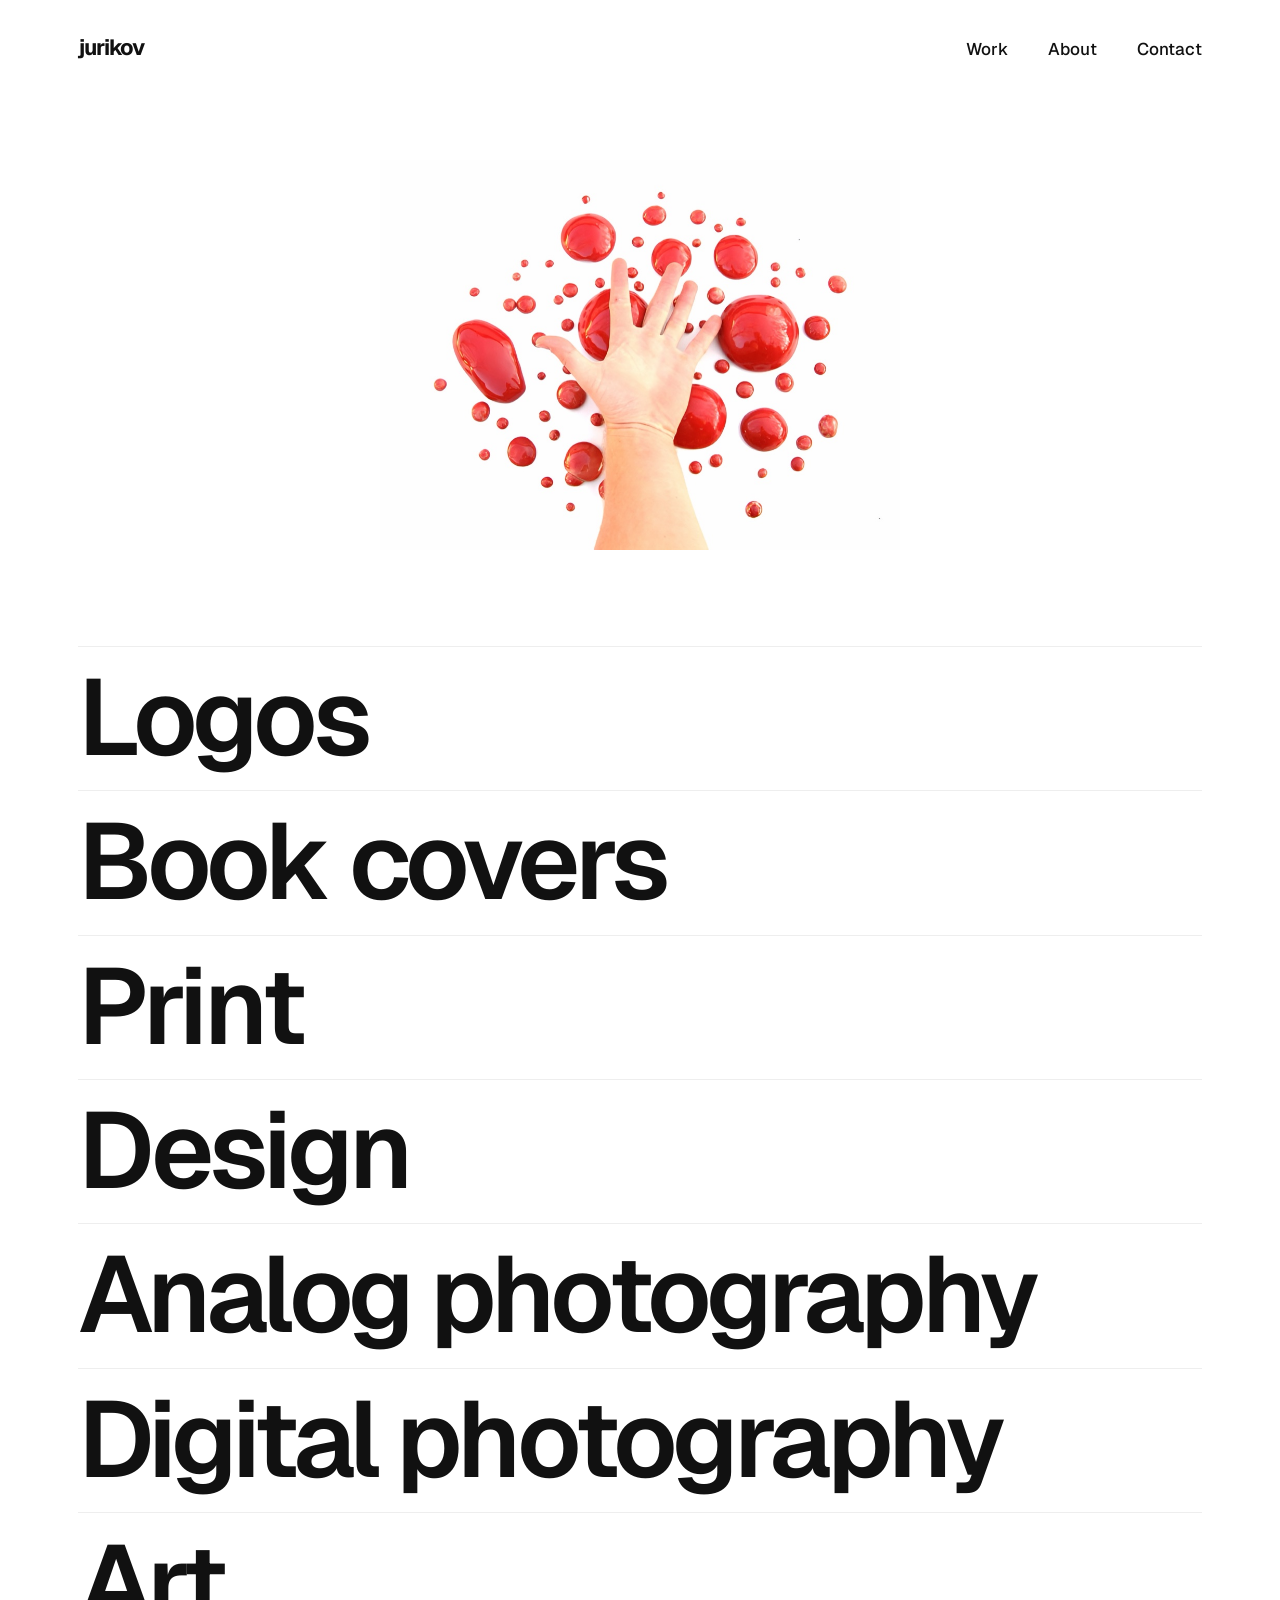
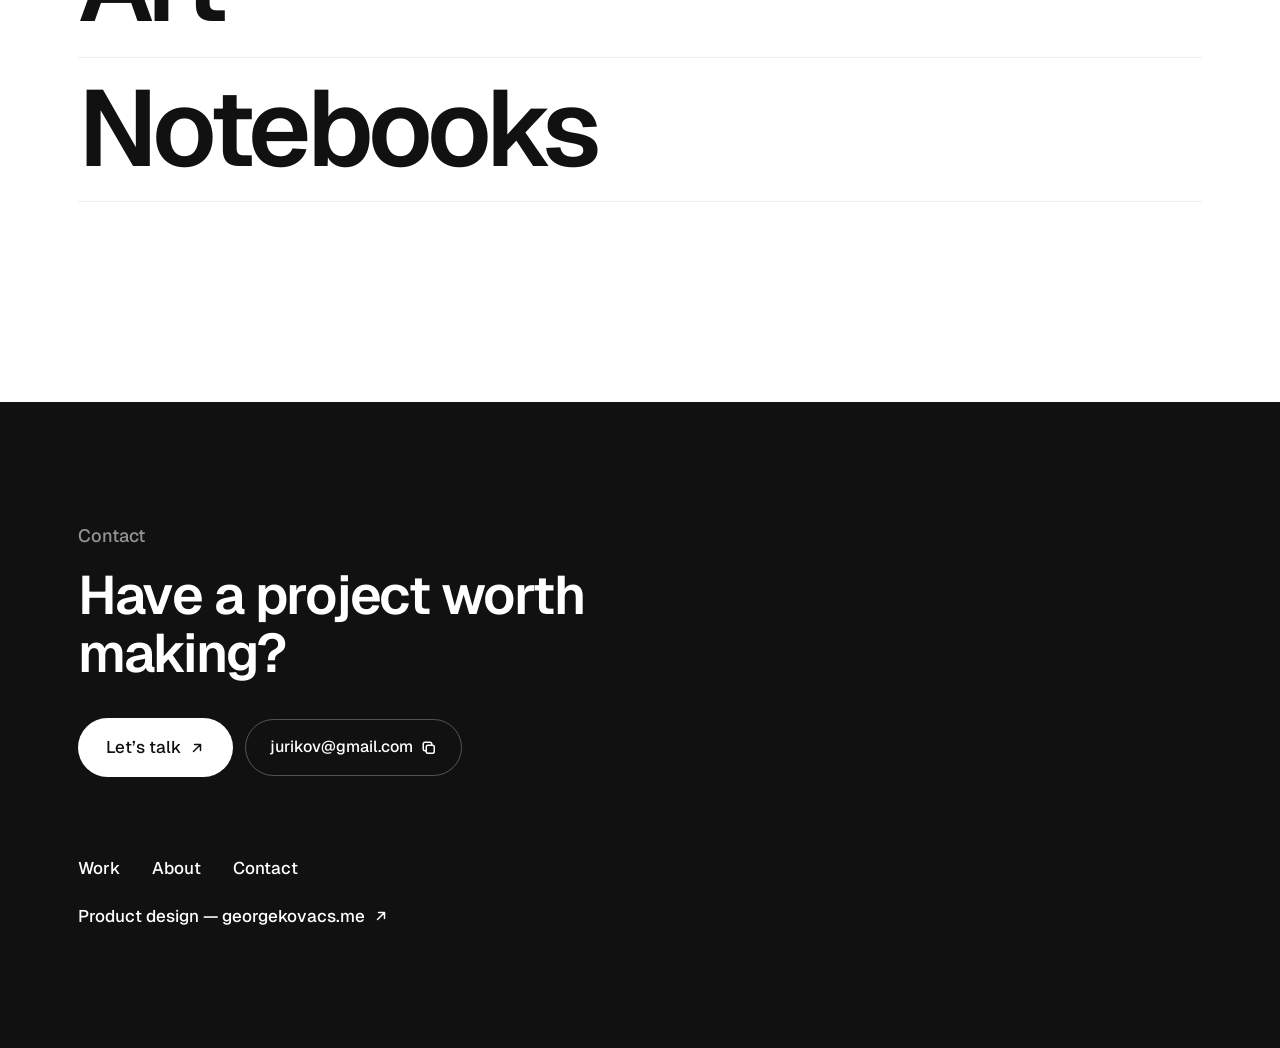
==== commit 6f060534: "Homepage: massive type index with artwork-colour gradients; header hides on scroll - Replace the ima" ====
--- a/index.html
+++ b/index.html
@@ -8,7 +8,7 @@
 <link rel="preconnect" href="https://fonts.googleapis.com">
 <link rel="preconnect" href="https://fonts.gstatic.com" crossorigin>
 <link href="https://fonts.googleapis.com/css2?family=Geist:wght@400;500;600;700;800&display=swap" rel="stylesheet">
-<link rel="stylesheet" href="css/style.css">
+<link rel="stylesheet" href="css/style.css?v=20261019c">
 <link rel="icon" type="image/png" sizes="32x32" href="favicon-32.png">
 <link rel="apple-touch-icon" href="apple-touch-icon.png">
 <meta property="og:type" content="website">
@@ -34,88 +34,16 @@
 <figure class="signature">
   <img src="images/home.jpg" alt="Drops — made of clay" width="733" height="550">
 </figure>
-<section class="work-grid" id="work">
-  <a class="tile" href="logos.html">
-    <div class="tile__media contain">
-      <img src="images/logos/tundervolgy_t.png" alt="Logos" loading="lazy">
-      <span class="tile__badge" aria-hidden="true"><span class="tile__circle"><svg class="arrow" viewBox="0 0 16 16" aria-hidden="true"><path d="M4.5 11.5l7-7M5.5 4.5h6v6"></path></svg></span></span>
-    </div>
-    <div class="tile__text">
-      <p class="tile__title">Logos</p>
-      <p class="tile__label">Marks and monograms for small businesses, wineries and workshops</p>
-    </div>
-  </a>
-  <a class="tile" href="book-covers.html">
-    <div class="tile__media">
-      <img src="images/book-covers/boertoenkoenyv-final_t.jpg" alt="Book covers" loading="lazy">
-      <span class="tile__badge" aria-hidden="true"><span class="tile__circle"><svg class="arrow" viewBox="0 0 16 16" aria-hidden="true"><path d="M4.5 11.5l7-7M5.5 4.5h6v6"></path></svg></span></span>
-    </div>
-    <div class="tile__text">
-      <p class="tile__title">Book covers</p>
-      <p class="tile__label">Cover designs from the art director years at Ulpius-ház Publishing</p>
-    </div>
-  </a>
-  <a class="tile" href="print.html">
-    <div class="tile__media">
-      <img src="images/print/indus-mosodio_t.jpg" alt="Print" loading="lazy">
-      <span class="tile__badge" aria-hidden="true"><span class="tile__circle"><svg class="arrow" viewBox="0 0 16 16" aria-hidden="true"><path d="M4.5 11.5l7-7M5.5 4.5h6v6"></path></svg></span></span>
-    </div>
-    <div class="tile__text">
-      <p class="tile__title">Print</p>
-      <p class="tile__label">Posters, packaging and editorial print work</p>
-    </div>
-  </a>
-  <a class="tile" href="design.html">
-    <div class="tile__media">
-      <img src="images/design/fa-lampa_t.jpg" alt="Design" loading="lazy">
-      <span class="tile__badge" aria-hidden="true"><span class="tile__circle"><svg class="arrow" viewBox="0 0 16 16" aria-hidden="true"><path d="M4.5 11.5l7-7M5.5 4.5h6v6"></path></svg></span></span>
-    </div>
-    <div class="tile__text">
-      <p class="tile__title">Design</p>
-      <p class="tile__label">Product and packaging design, ceramics and objects</p>
-    </div>
-  </a>
-  <a class="tile" href="photo-analog.html">
-    <div class="tile__media">
-      <img src="images/photo-analog/agi-green_t.jpg" alt="Analog photography" loading="lazy">
-      <span class="tile__badge" aria-hidden="true"><span class="tile__circle"><svg class="arrow" viewBox="0 0 16 16" aria-hidden="true"><path d="M4.5 11.5l7-7M5.5 4.5h6v6"></path></svg></span></span>
-    </div>
-    <div class="tile__text">
-      <p class="tile__title">Analog photography</p>
-      <p class="tile__label">Film photography — portraits, places and experiments</p>
-    </div>
-  </a>
-  <a class="tile" href="photo-digital.html">
-    <div class="tile__media">
-      <img src="images/photo-digital/img1075-b_t.jpg" alt="Digital photography" loading="lazy">
-      <span class="tile__badge" aria-hidden="true"><span class="tile__circle"><svg class="arrow" viewBox="0 0 16 16" aria-hidden="true"><path d="M4.5 11.5l7-7M5.5 4.5h6v6"></path></svg></span></span>
-    </div>
-    <div class="tile__text">
-      <p class="tile__title">Digital photography</p>
-      <p class="tile__label">Digital photography from travels and everyday life</p>
-    </div>
-  </a>
-  <a class="tile" href="art.html">
-    <div class="tile__media">
-      <img src="images/art/converse_t.jpg" alt="Art" loading="lazy">
-      <span class="tile__badge" aria-hidden="true"><span class="tile__circle"><svg class="arrow" viewBox="0 0 16 16" aria-hidden="true"><path d="M4.5 11.5l7-7M5.5 4.5h6v6"></path></svg></span></span>
-    </div>
-    <div class="tile__text">
-      <p class="tile__title">Art</p>
-      <p class="tile__label">Paintings, illustration and street art</p>
-    </div>
-  </a>
-  <a class="tile" href="notebooks.html">
-    <div class="tile__media">
-      <img src="images/notebooks/001-tornasz_t.jpg" alt="Notebooks" loading="lazy">
-      <span class="tile__badge" aria-hidden="true"><span class="tile__circle"><svg class="arrow" viewBox="0 0 16 16" aria-hidden="true"><path d="M4.5 11.5l7-7M5.5 4.5h6v6"></path></svg></span></span>
-    </div>
-    <div class="tile__text">
-      <p class="tile__title">Notebooks</p>
-      <p class="tile__label">Handmade notebooks with vintage press-photo covers — the vadonat.com project</p>
-    </div>
-  </a>
-</section>
+<ul class="index" id="work">
+  <li><a href="logos.html" data-img="images/logos/tundervolgy_t.png"><span class="index__row"><span>Logos</span><span class="index__fill" aria-hidden="true">Logos</span></span><svg class="arrow index__go" viewBox="0 0 16 16" aria-hidden="true"><path d="M4.5 11.5l7-7M5.5 4.5h6v6"></path></svg></a></li>
+  <li><a href="book-covers.html" data-img="images/book-covers/boertoenkoenyv-final_t.jpg"><span class="index__row"><span>Book covers</span><span class="index__fill" aria-hidden="true">Book covers</span></span><svg class="arrow index__go" viewBox="0 0 16 16" aria-hidden="true"><path d="M4.5 11.5l7-7M5.5 4.5h6v6"></path></svg></a></li>
+  <li><a href="print.html" data-img="images/print/indus-mosodio_t.jpg"><span class="index__row"><span>Print</span><span class="index__fill" aria-hidden="true">Print</span></span><svg class="arrow index__go" viewBox="0 0 16 16" aria-hidden="true"><path d="M4.5 11.5l7-7M5.5 4.5h6v6"></path></svg></a></li>
+  <li><a href="design.html" data-img="images/design/fa-lampa_t.jpg"><span class="index__row"><span>Design</span><span class="index__fill" aria-hidden="true">Design</span></span><svg class="arrow index__go" viewBox="0 0 16 16" aria-hidden="true"><path d="M4.5 11.5l7-7M5.5 4.5h6v6"></path></svg></a></li>
+  <li><a href="photo-analog.html" data-img="images/photo-analog/agi-green_t.jpg"><span class="index__row"><span>Analog photography</span><span class="index__fill" aria-hidden="true">Analog photography</span></span><svg class="arrow index__go" viewBox="0 0 16 16" aria-hidden="true"><path d="M4.5 11.5l7-7M5.5 4.5h6v6"></path></svg></a></li>
+  <li><a href="photo-digital.html" data-img="images/photo-digital/img1075-b_t.jpg"><span class="index__row"><span>Digital photography</span><span class="index__fill" aria-hidden="true">Digital photography</span></span><svg class="arrow index__go" viewBox="0 0 16 16" aria-hidden="true"><path d="M4.5 11.5l7-7M5.5 4.5h6v6"></path></svg></a></li>
+  <li><a href="art.html" data-img="images/art/converse_t.jpg"><span class="index__row"><span>Art</span><span class="index__fill" aria-hidden="true">Art</span></span><svg class="arrow index__go" viewBox="0 0 16 16" aria-hidden="true"><path d="M4.5 11.5l7-7M5.5 4.5h6v6"></path></svg></a></li>
+  <li><a href="notebooks.html" data-img="images/notebooks/001-tornasz_t.jpg"><span class="index__row"><span>Notebooks</span><span class="index__fill" aria-hidden="true">Notebooks</span></span><svg class="arrow index__go" viewBox="0 0 16 16" aria-hidden="true"><path d="M4.5 11.5l7-7M5.5 4.5h6v6"></path></svg></a></li>
+</ul>
 </main>
 <footer class="site-footer">
   <div class="footer-inner">
@@ -135,6 +63,7 @@
     </div>
   </div>
 </footer>
-<script src="js/fade.js"></script>
+<script src="js/fade.js?v=20261019c"></script>
+<script src="js/home.js?v=20261019c"></script>
 </body>
 </html>
--- a/css/style.css
+++ b/css/style.css
@@ -63,18 +63,29 @@
 }
 
 /* header */
+/* fixed header: frosted once scrolled, hides on scroll down, returns on scroll up (js) */
+body { padding-top: var(--header-h, 95px); }
 .top {
-  max-width: var(--max);
-  margin: 0 auto;
-  padding: 34px 28px;
+  position: fixed;
+  inset: 0 0 auto;
+  z-index: 40;
+  padding: 34px max(28px, calc((100% - var(--max)) / 2 + 28px));
   display: flex;
   align-items: baseline;
   justify-content: space-between;
-}
+  transition: transform 0.5s var(--ease-spring), background-color 0.3s ease;
+}
+.top.is-scrolled {
+  background: rgba(255, 255, 255, 0.86);
+  -webkit-backdrop-filter: saturate(180%) blur(14px);
+  backdrop-filter: saturate(180%) blur(14px);
+}
+.top.is-hidden { transform: translateY(-100%); }
 .wordmark {
-  font-weight: 800;
-  font-size: 24px;
-  letter-spacing: -0.5px;
+  font-weight: 700;
+  font-size: 22px;
+  line-height: 1.2;
+  letter-spacing: -0.035em;
 }
 .top nav { display: flex; gap: 40px; }
 .top nav a { font-size: 17px; font-weight: 500; }
@@ -123,53 +134,45 @@
 .signature img { display: block; width: 100%; height: auto; }
 .signature figcaption { color: var(--dim); font-size: 14px; margin-top: 10px; }
 
-/* home work tiles (georgekovacs.me style: image zoom + rotating arrow badge) */
-.work-grid {
-  display: grid;
-  grid-template-columns: repeat(2, 1fr);
-  gap: 40px;
-  margin-top: 96px;
-}
-.tile { display: flex; flex-direction: column; gap: 18px; height: 460px; }
-.tile__media {
-  position: relative; flex: 1; min-height: 0;
-  border-radius: 20px; overflow: hidden; isolation: isolate;
-  background: var(--surface);
-}
-.tile__media img {
-  width: 100%; height: 100%; object-fit: cover;
-  transition: transform 0.7s var(--ease-spring);
-}
-.tile:hover .tile__media img,
-.tile:focus-visible .tile__media img { transform: scale(1.06); }
-/* logos are marks on white: show on a white card (faint edge) rather than crop */
-.tile__media.contain { background: #fff; box-shadow: inset 0 0 0 1px rgba(0, 0, 0, 0.07); }
-.tile__media.contain img { object-fit: contain; padding: 15%; }
-.tile:hover .tile__media.contain img { transform: scale(1.03); }
-.tile__badge { position: absolute; left: 20px; bottom: 20px; width: 56px; height: 56px; }
-.tile__circle {
-  position: absolute; left: 0; top: 50%;
-  display: grid; place-items: center;
-  width: 40px; height: 40px; border-radius: 200px;
-  background: rgba(255, 255, 255, 0.22);
-  -webkit-backdrop-filter: blur(6px); backdrop-filter: blur(6px);
-  color: #fff; transform: translateY(-50%);
-  transition: width 0.45s var(--ease-spring), height 0.45s var(--ease-spring),
-              background-color 0.3s ease, color 0.3s ease;
-}
-.tile:hover .tile__circle,
-.tile:focus-visible .tile__circle { width: 56px; height: 56px; background: #fff; color: var(--ink); }
-.tile:hover .arrow,
-.tile:focus-visible .arrow { transform: rotate(45deg); }
-/* on light (contain) tiles the translucent-white badge is invisible — use ink */
-.tile__media.contain .tile__circle { background: rgba(0, 0, 0, 0.06); color: var(--ink); }
-.tile:hover .tile__media.contain .tile__circle,
-.tile:focus-visible .tile__media.contain .tile__circle { background: var(--ink); color: #fff; }
-.tile__text { display: flex; flex-direction: column; gap: 3px; }
-.tile__title { font-size: 22px; font-weight: 700; letter-spacing: -0.4px; }
-.tile:hover .tile__title { opacity: 0.6; }
-.tile__title, .tile__label { transition: opacity 0.25s ease; }
-.tile__label { color: var(--dim); font-size: 15px; }
+/* home index: massive titles; on hover a mesh gradient of the section's artwork colours wipes into the letters */
+.index { list-style: none; margin-top: 96px; border-top: 1px solid var(--line); }
+.index li { border-bottom: 1px solid var(--line); }
+.index a {
+  display: flex; align-items: center; justify-content: space-between; gap: 24px;
+  padding: 18px 0 20px;
+  transition: opacity 0.35s ease;
+}
+.index__row {
+  position: relative; display: inline-block; white-space: nowrap;
+  font-size: clamp(40px, 8.4vw, 112px); font-weight: 600;
+  letter-spacing: -0.045em; line-height: 0.98;
+  transition: transform 0.6s var(--ease-spring);
+}
+.index__fill {
+  /* extend the paint area past the tight line box so descenders (g, p, y) get the gradient too */
+  position: absolute; inset: -0.15em 0 -0.3em; padding: 0.15em 0 0.3em;
+  color: transparent;
+  background-size: 100% 100%; background-repeat: no-repeat;
+  -webkit-background-clip: text; background-clip: text;
+  clip-path: inset(0 100% 0 0);
+  transition: clip-path 0.9s var(--ease-spring);
+}
+.index__go {
+  width: clamp(28px, 4vw, 52px); height: clamp(28px, 4vw, 52px);
+  stroke-width: 1.2; opacity: 0; transform: translateX(-16px);
+  transition: opacity 0.3s ease, transform 0.6s var(--ease-spring);
+}
+.index:hover a { opacity: 0.18; }
+.index a:hover, .index a:focus-visible { opacity: 1; }
+.index a:hover .index__row, .index a:focus-visible .index__row { transform: translateX(14px); }
+.index a:hover .index__fill, .index a:focus-visible .index__fill { clip-path: inset(0 0 0 0); }
+.index a:hover .index__go, .index a:focus-visible .index__go { opacity: 1; transform: translateX(0) rotate(45deg); }
+@media (hover: none) {
+  .index:hover a { opacity: 1; }
+}
+@media (prefers-reduced-motion: reduce) {
+  .index a, .index__row, .index__fill, .index__go { transition: none; }
+}
 
 /* gallery */
 .gallery-head { margin: 30px 0 104px; }
@@ -338,11 +341,10 @@
   .worklink::after { display: none; }
   .worklink:hover .workname { transform: none; }
   .workcount { display: none; }
-  .work-grid { gap: 28px; margin-top: 64px; }
+  .index { margin-top: 64px; }
 }
 @media (max-width: 640px) {
-  .work-grid { grid-template-columns: 1fr; gap: 32px; }
-  .tile { height: 400px; }
+  .index__row { white-space: normal; }
 }
 @media (max-width: 560px) {
   .top { padding: 24px 20px; }
